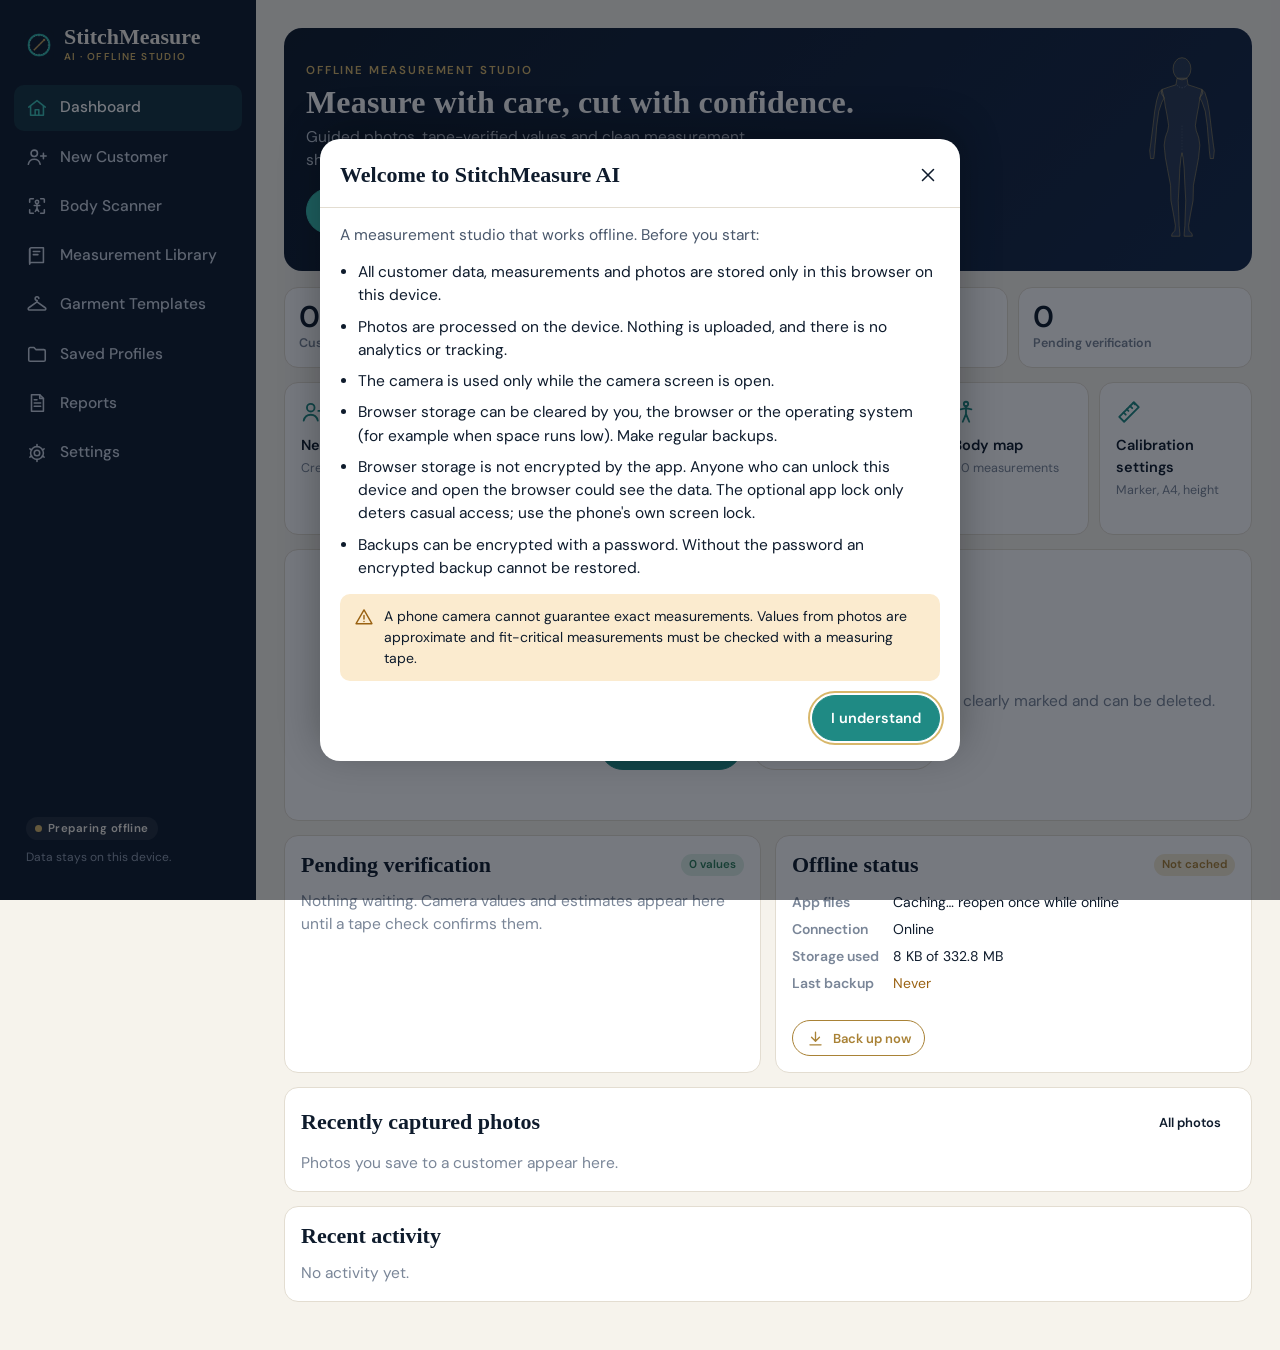
==== index.html @ 08ffbeec "Deploy StitchMeasure AI Phase 1 Co-Authored-By: Claude Opus 5.5 <noreply@anthropic.com> Claude-Sessi" ====
<!doctype html>
<html lang="en">
<head>
<meta charset="utf-8">
<meta name="viewport" content="width=device-width,initial-scale=1,viewport-fit=cover">
<title>StitchMeasure AI</title>
<meta name="description" content="Offline body measurement studio for tailors and fashion designers.">
<meta name="theme-color" content="#0E1B2C">
<meta name="color-scheme" content="light dark">
<meta name="apple-mobile-web-app-capable" content="yes">
<meta name="mobile-web-app-capable" content="yes">
<meta name="apple-mobile-web-app-status-bar-style" content="black-translucent">
<meta name="apple-mobile-web-app-title" content="StitchMeasure">
<link rel="manifest" href="manifest.webmanifest">
<link rel="icon" type="image/png" href="public/icons/favicon-64.png">
<link rel="apple-touch-icon" href="public/icons/apple-touch-icon.png">
<link rel="stylesheet" href="src/styles/app.css">
</head>
<body>
<div class="app" id="app">
  <nav class="sidebar" aria-label="Main">
    <div class="brand"><img class="brand-mark" src="public/icons/icon-192.png" alt=""><div><b>StitchMeasure</b><small>AI · Offline studio</small></div></div>
    <a href="#/" data-nav="dashboard"><span data-ic="home"></span>Dashboard</a>
    <a href="#/new-customer" data-nav="new-customer"><span data-ic="userPlus"></span>New Customer</a>
    <a href="#/scan" data-nav="scan"><span data-ic="scan"></span>Body Scanner</a>
    <a href="#/library" data-nav="library"><span data-ic="book"></span>Measurement Library</a>
    <a href="#/templates" data-nav="templates"><span data-ic="hanger"></span>Garment Templates</a>
    <a href="#/customers" data-nav="customers"><span data-ic="folder"></span>Saved Profiles</a>
    <a href="#/reports" data-nav="reports"><span data-ic="report"></span>Reports</a>
    <a href="#/settings" data-nav="settings"><span data-ic="settings"></span>Settings</a>
    <div class="side-foot" id="sideStatus"></div>
  </nav>
  <div class="main-col">
    <header class="topbar">
      <img class="brand-mark" src="public/icons/icon-192.png" alt="">
      <div class="title" id="topTitle">StitchMeasure AI</div>
      <span class="status-pill" id="topStatus"><span class="dot"></span><span>Checking</span></span>
    </header>
    <main class="content" id="view" tabindex="-1"></main>
  </div>
  <nav class="bottomnav" aria-label="Main">
    <a href="#/" data-nav="dashboard"><span data-ic="home"></span>Home</a>
    <a href="#/customers" data-nav="customers"><span data-ic="users"></span>Profiles</a>
    <a href="#/scan" data-nav="scan" class="scan"><span data-ic="scan"></span>Scan</a>
    <a href="#/library" data-nav="library"><span data-ic="book"></span>Library</a>
    <a href="#/more" data-nav="more"><span data-ic="more"></span>More</a>
  </nav>
</div>
<noscript><p style="padding:20px">StitchMeasure AI needs JavaScript to run.</p></noscript>

<!-- vendor (local copy, no CDN) -->
<script src="public/vendor/jspdf.umd.min.js"></script>
<!-- core -->
<script src="src/core/i18n.js"></script>
<script src="src/core/util.js"></script>
<script src="src/components/icons.js"></script>
<!-- services -->
<script src="src/storage/db.js"></script>
<script src="src/storage/backup.js"></script>
<script src="src/settings/settings.js"></script>
<script src="src/measurement-engine/catalog.js"></script>
<script src="src/measurement-engine/engine.js"></script>
<script src="src/calibration/calibration.js"></script>
<script src="src/garment-templates/templates.js"></script>
<script src="src/reference-images/figure.js"></script>
<script src="src/overlays/overlays.js"></script>
<script src="src/camera/camera.js"></script>
<script src="src/pose-detection/pose.js"></script>
<script src="src/photo-export/export.js"></script>
<script src="src/reports/reports.js"></script>
<script src="src/customer-profiles/customers.js"></script>
<script src="src/customer-profiles/samples.js"></script>
<!-- screens -->
<script src="src/app.js"></script>
<script src="src/components/dashboard.js"></script>
<script src="src/customer-profiles/views.js"></script>
<script src="src/measurement-engine/session-view.js"></script>
<script src="src/body-map/bodymap.js"></script>
<script src="src/garment-templates/views.js"></script>
<script src="src/camera/camera-view.js"></script>
<script src="src/photo-export/editor.js"></script>
<script src="src/photo-export/photos-view.js"></script>
<script src="src/reports/views.js"></script>
<script src="src/settings/views.js"></script>
<script src="src/components/wizard.js"></script>
<script src="src/components/boot.js"></script>
</body>
</html>
---- src/styles/app.css ----
/* StitchMeasure AI — design tokens and components
 * Layout: phone = top bar + content + bottom nav; ≥900px = sidebar + content.
 * Palette: navy, ivory, white, teal, gold accents (per product brief). */
@font-face{font-family:"Cormorant Garamond";font-weight:500;font-style:normal;font-display:swap;src:url("../../public/fonts/cormorant-garamond-latin-500-normal.woff2") format("woff2")}
@font-face{font-family:"Cormorant Garamond";font-weight:600;font-style:normal;font-display:swap;src:url("../../public/fonts/cormorant-garamond-latin-600-normal.woff2") format("woff2")}
@font-face{font-family:"DM Sans";font-weight:400;font-style:normal;font-display:swap;src:url("../../public/fonts/dm-sans-latin-400-normal.woff2") format("woff2")}
@font-face{font-family:"DM Sans";font-weight:500;font-style:normal;font-display:swap;src:url("../../public/fonts/dm-sans-latin-500-normal.woff2") format("woff2")}
@font-face{font-family:"DM Sans";font-weight:600;font-style:normal;font-display:swap;src:url("../../public/fonts/dm-sans-latin-600-normal.woff2") format("woff2")}
@font-face{font-family:"DM Sans";font-weight:700;font-style:normal;font-display:swap;src:url("../../public/fonts/dm-sans-latin-700-normal.woff2") format("woff2")}

:root{
  --bg:#F6F3EC; --surface:#FFFFFF; --surface-2:#EFEBE2; --ink:#0E1B2C; --ink-2:#4A586C; --ink-3:#7A8698; --line:#E3DDD1;
  --navy:#0E1B2C; --navy-2:#16294A; --ivory:#F6F3EC;
  --teal:#1F8A84; --teal-ink:#FFFFFF; --teal-soft:#DCEFEC; --gold:#A98236; --gold-bright:#D8B76A; --gold-soft:#F4EAD3;
  --ok:#2E7D5B; --ok-soft:#DDF0E6; --warn:#9A6212; --warn-soft:#FBEBCF; --danger:#B03A3A; --danger-soft:#F8E1DF; --info-soft:#E3EAF5;
  --display:"Cormorant Garamond","Iowan Old Style","Palatino Linotype",Georgia,serif;
  --body:"DM Sans",system-ui,-apple-system,"Segoe UI",Roboto,sans-serif;
  --r:14px; --r-sm:10px; --shadow:0 1px 2px rgba(14,27,44,.06),0 6px 20px rgba(14,27,44,.06);
  --sel-bg:#0E1B2C; --sel-ink:#F6F3EC; --nav-h:68px; --top-h:58px;
  --fig-fill:#C9D3DF; --fig-line:#8D9AAD;
  color-scheme:light;
}
@media (prefers-color-scheme:dark){:root:not([data-theme="light"]){
  --bg:#0B1522; --surface:#111F35; --surface-2:#172A46; --ink:#F2EEE5; --ink-2:#AFBACB; --ink-3:#7F8CA1; --line:#223656;
  --teal:#3CC4B8; --teal-ink:#06201E; --teal-soft:#0F3638; --gold:#D8B76A; --gold-soft:#33291A;
  --ok:#5CC28F; --ok-soft:#123326; --warn:#E3A34A; --warn-soft:#3A2A12; --danger:#EE7B72; --danger-soft:#3D1C1B; --info-soft:#1A2A44;
  --shadow:0 1px 2px rgba(0,0,0,.3),0 8px 24px rgba(0,0,0,.25); --fig-fill:#2B405F; --fig-line:#5B7397; --sel-bg:#F2EEE5; --sel-ink:#0B1522; color-scheme:dark}}
:root[data-theme="dark"]{
  --bg:#0B1522; --surface:#111F35; --surface-2:#172A46; --ink:#F2EEE5; --ink-2:#AFBACB; --ink-3:#7F8CA1; --line:#223656;
  --teal:#3CC4B8; --teal-ink:#06201E; --teal-soft:#0F3638; --gold:#D8B76A; --gold-soft:#33291A;
  --ok:#5CC28F; --ok-soft:#123326; --warn:#E3A34A; --warn-soft:#3A2A12; --danger:#EE7B72; --danger-soft:#3D1C1B; --info-soft:#1A2A44;
  --shadow:0 1px 2px rgba(0,0,0,.3),0 8px 24px rgba(0,0,0,.25); --fig-fill:#2B405F; --fig-line:#5B7397; --sel-bg:#F2EEE5; --sel-ink:#0B1522; color-scheme:dark}

*,*::before,*::after{box-sizing:border-box}
html,body{height:100%}
body{margin:0;background:var(--bg);color:var(--ink);font-family:var(--body);font-size:15.5px;line-height:1.5;-webkit-font-smoothing:antialiased;-webkit-tap-highlight-color:transparent}
body.no-scroll{overflow:hidden}
img,svg,video,canvas{max-width:100%}
[hidden]{display:none!important}
a{color:var(--teal)}
h1,h2,h3{margin:0;text-wrap:balance}
h1{font:600 30px/1.1 var(--display);letter-spacing:.005em}
h2{font:600 22px/1.2 var(--display)}
h3{font:600 13px/1.3 var(--body);text-transform:uppercase;letter-spacing:.09em;color:var(--ink-3)}
p{margin:0}
.lead{color:var(--ink-2)}
.muted{color:var(--ink-3)}
.small{font-size:13px}
.num,.tnum{font-variant-numeric:tabular-nums}
.ic{width:22px;height:22px;flex:none}
:focus-visible{outline:2.5px solid var(--gold-bright);outline-offset:2px}
@media (prefers-reduced-motion:reduce){*{animation:none!important;transition:none!important}}

/* ---------- shell ---------- */
.app{min-height:100%;display:grid;grid-template-columns:1fr}
.sidebar{display:none}
.topbar{position:sticky;top:0;z-index:30;height:calc(var(--top-h) + env(safe-area-inset-top,0px));padding-top:env(safe-area-inset-top,0px);padding-left:max(16px,env(safe-area-inset-left,0px));padding-right:max(16px,env(safe-area-inset-right,0px));display:flex;align-items:center;gap:10px;background:var(--navy);color:var(--ivory)}
.topbar .title{font:600 21px/1 var(--display);flex:1;min-width:0;white-space:nowrap;overflow:hidden;text-overflow:ellipsis}
.topbar .icon-btn{color:var(--ivory)}
.brand-mark{width:30px;height:30px;flex:none}
.status-pill{display:inline-flex;align-items:center;gap:6px;font:600 11.5px/1 var(--body);letter-spacing:.04em;padding:6px 9px;border-radius:999px;background:rgba(255,255,255,.08);color:var(--ivory);white-space:nowrap}
.status-pill .dot{width:7px;height:7px;border-radius:50%;background:var(--gold-bright)}
.status-pill.ready .dot{background:#3CC4B8}
.status-pill.off .dot{background:#EE7B72}
main.content{padding-left:max(16px,env(safe-area-inset-left,0px));padding-right:max(16px,env(safe-area-inset-right,0px));padding-block:18px calc(var(--nav-h) + 28px + env(safe-area-inset-bottom,0px));max-width:1080px;width:100%;margin:0 auto;min-width:0}
.bottomnav{position:fixed;left:0;right:0;bottom:0;z-index:40;background:var(--surface);border-top:1px solid var(--line);display:grid;grid-template-columns:repeat(5,1fr);padding:6px max(6px,env(safe-area-inset-left,0px)) calc(6px + env(safe-area-inset-bottom,0px)) max(6px,env(safe-area-inset-right,0px))}
.bottomnav a{display:flex;flex-direction:column;align-items:center;gap:3px;padding:6px 2px;color:var(--ink-3);text-decoration:none;font:600 11px/1.1 var(--body);border-radius:12px;min-height:52px;justify-content:center}
.bottomnav a.on{color:var(--teal)}
.bottomnav a.scan .ic{width:28px;height:28px;padding:10px;box-sizing:content-box;background:var(--navy);color:var(--gold-bright);border-radius:50%;margin-top:-26px;box-shadow:0 4px 14px rgba(14,27,44,.3);border:3px solid var(--surface)}
@media (min-width:900px){
  .app{grid-template-columns:256px 1fr}
  .sidebar{display:flex;flex-direction:column;gap:4px;position:sticky;top:0;height:100vh;background:var(--navy);color:var(--ivory);padding:22px 14px;overflow:auto}
  .sidebar .brand{display:flex;align-items:center;gap:10px;padding:4px 10px 18px}
  .sidebar .brand b{font:600 22px/1 var(--display)}
  .sidebar .brand small{display:block;font:600 10px/1.2 var(--body);letter-spacing:.14em;text-transform:uppercase;color:var(--gold-bright)}
  .sidebar a{display:flex;align-items:center;gap:12px;padding:11px 12px;border-radius:10px;color:#C9D2E0;text-decoration:none;font-weight:500}
  .sidebar a:hover{background:rgba(255,255,255,.06);color:#fff}
  .sidebar a.on{background:rgba(60,196,184,.14);color:#fff}
  .sidebar a.on .ic{color:#3CC4B8}
  .sidebar .side-foot{margin-top:auto;padding:12px;font-size:12px;color:#8E9BB0}
  .bottomnav{display:none}
  .topbar{display:none}
  main.content{padding-block:28px 48px;padding-left:max(28px,env(safe-area-inset-left,0px));padding-right:max(28px,env(safe-area-inset-right,0px))}
}

/* ---------- page furniture ---------- */
.page-head{display:flex;align-items:flex-end;justify-content:space-between;gap:12px;flex-wrap:wrap;margin-bottom:18px}
.page-head .eyebrow{font:600 11.5px/1 var(--body);letter-spacing:.14em;text-transform:uppercase;color:var(--gold);margin-bottom:6px}
.page-head p{color:var(--ink-2);margin-top:6px;max-width:62ch}
.stack{display:grid;gap:14px}
.stack-sm{display:grid;gap:8px}
.row{display:flex;gap:10px;align-items:center;flex-wrap:wrap}
.row.between{justify-content:space-between}
.grid-2{display:grid;grid-template-columns:repeat(auto-fit,minmax(260px,1fr));gap:14px}
.grid-3{display:grid;grid-template-columns:repeat(auto-fit,minmax(200px,1fr));gap:12px}
.card{background:var(--surface);border:1px solid var(--line);border-radius:var(--r);padding:16px;min-width:0}
.card.pad-lg{padding:20px}
.card h2+p,.card h2+.lead{margin-top:4px}
.card-head{display:flex;justify-content:space-between;align-items:center;gap:10px;margin-bottom:12px;flex-wrap:wrap}
.divider{height:1px;background:var(--line);margin:4px 0}
.hero{background:linear-gradient(135deg,var(--navy) 0%,var(--navy-2) 100%);color:var(--ivory);border-radius:18px;padding:22px;display:grid;grid-template-columns:1fr auto;gap:18px;align-items:center;position:relative;overflow:hidden}
.hero h1{color:#fff;font-size:32px}
.hero p{color:#C4CDDB;margin-top:6px;max-width:44ch}
.hero .eyebrow{color:var(--gold-bright);font:600 11.5px/1 var(--body);letter-spacing:.16em;text-transform:uppercase;margin-bottom:8px}
.hero .hero-fig{width:96px;opacity:.95}
.hero .hero-fig .fig-fill{fill:rgba(255,255,255,.1);stroke:rgba(216,183,106,.8)}
.hero .btn-row{margin-top:16px}
@media (max-width:520px){.hero{grid-template-columns:1fr}.hero .hero-fig{display:none}}

/* ---------- buttons & inputs ---------- */
.btn{display:inline-flex;align-items:center;justify-content:center;gap:8px;min-height:46px;padding:0 18px;border-radius:999px;border:1.5px solid var(--line);background:var(--surface);color:var(--ink);font:600 14.5px/1 var(--body);cursor:pointer;text-decoration:none;white-space:nowrap;transition:background .15s,border-color .15s}
.btn:hover{border-color:var(--ink-3)}
.btn .ic{width:19px;height:19px}
.btn.primary{background:var(--teal);border-color:var(--teal);color:var(--teal-ink)}
.btn.primary:hover{filter:brightness(1.05)}
.btn.navy{background:var(--sel-bg);border-color:var(--sel-bg);color:var(--sel-ink)}
.btn.gold{background:transparent;border-color:var(--gold);color:var(--gold)}
.hero .btn.gold{color:var(--gold-bright);border-color:var(--gold-bright)}
.hero .btn.primary{background:#3CC4B8;border-color:#3CC4B8;color:#06201E}
.btn.ghost{background:transparent;border-color:transparent}
.btn.danger{color:var(--danger);border-color:var(--danger);background:transparent}
.btn.danger.solid{background:var(--danger);color:#fff}
.btn.sm{min-height:36px;padding:0 13px;font-size:13px}
.btn.block{width:100%}
.btn:disabled,.btn[aria-disabled="true"]{opacity:.45;cursor:not-allowed}
.btn-row{display:flex;gap:10px;flex-wrap:wrap}
.btn-row.end{justify-content:flex-end}
.icon-btn{display:inline-grid;place-items:center;width:44px;height:44px;border-radius:50%;border:0;background:transparent;color:var(--ink);cursor:pointer;flex:none}
.icon-btn:hover{background:rgba(127,140,161,.14)}
.field{display:grid;gap:6px;font-size:13px;font-weight:600;color:var(--ink-2);min-width:0}
.field .hint{font-weight:400;color:var(--ink-3);font-size:12.5px}
input[type=text],input[type=tel],input[type=number],input[type=search],input[type=password],input[type=date],select,textarea{width:100%;min-width:0;font:500 16px/1.3 var(--body);color:var(--ink);background:var(--surface);border:1.5px solid var(--line);border-radius:var(--r-sm);padding:11px 12px;min-height:46px}
textarea{min-height:84px;resize:vertical}
input:focus,select:focus,textarea:focus{outline:none;border-color:var(--teal);box-shadow:0 0 0 3px var(--teal-soft)}
.check{display:flex;gap:10px;align-items:flex-start;font-size:14.5px;color:var(--ink);font-weight:500;cursor:pointer}
.check input{width:20px;height:20px;accent-color:var(--teal);margin:1px 0 0;flex:none}
input[type=range]{width:100%;accent-color:var(--teal)}
.seg{display:inline-flex;background:var(--surface-2);border-radius:999px;padding:3px;gap:2px;flex-wrap:wrap}
.seg button{border:0;background:transparent;color:var(--ink-2);font:600 13px/1 var(--body);padding:9px 13px;border-radius:999px;cursor:pointer;min-height:36px}
.seg button[aria-pressed="true"]{background:var(--surface);color:var(--ink);box-shadow:0 1px 3px rgba(14,27,44,.12)}
.form-grid{display:grid;grid-template-columns:repeat(auto-fit,minmax(210px,1fr));gap:14px}
.search{position:relative}
.search .ic{position:absolute;left:12px;top:50%;transform:translateY(-50%);color:var(--ink-3);width:19px}
.search input{padding-left:40px}

/* ---------- chips & badges ---------- */
.chip{display:inline-flex;align-items:center;gap:5px;font:600 11.5px/1 var(--body);padding:5px 8px;border-radius:999px;background:var(--surface-2);color:var(--ink-2);white-space:nowrap}
.chip.st-not_started{background:var(--surface-2);color:var(--ink-3)}
.chip.st-captured{background:var(--info-soft);color:var(--ink)}
.chip.st-estimated{background:var(--warn-soft);color:var(--warn)}
.chip.st-requires_verification{background:var(--warn-soft);color:var(--warn)}
.chip.st-verified{background:var(--ok-soft);color:var(--ok)}
.chip.st-rejected{background:var(--danger-soft);color:var(--danger)}
.chip.gold{background:var(--gold-soft);color:var(--gold)}
.chip.teal{background:var(--teal-soft);color:var(--teal)}
.chip.sample{background:var(--gold-soft);color:var(--gold)}
.notice{display:flex;gap:10px;align-items:flex-start;padding:12px 14px;border-radius:var(--r-sm);background:var(--info-soft);font-size:14px;color:var(--ink)}
.notice .ic{margin-top:1px;width:20px;height:20px;color:var(--teal)}
.notice.warn{background:var(--warn-soft)} .notice.warn .ic{color:var(--warn)}
.notice.danger{background:var(--danger-soft)} .notice.danger .ic{color:var(--danger)}
.notice.ok{background:var(--ok-soft)} .notice.ok .ic{color:var(--ok)}
.notice ul{margin:6px 0 0;padding-left:18px}

/* ---------- KPI tiles (real counts) ---------- */
.kpis{display:grid;grid-template-columns:repeat(auto-fit,minmax(140px,1fr));gap:10px}
.kpi{background:var(--surface);border:1px solid var(--line);border-radius:var(--r);padding:14px;text-decoration:none;color:inherit;display:grid;gap:2px}
.kpi b{font:600 30px/1 var(--body);font-variant-numeric:lining-nums tabular-nums;letter-spacing:-.01em}
.kpi span{font-size:12.5px;color:var(--ink-3);font-weight:600}
.kpi.attn b{color:var(--warn)}
.tiles{display:grid;grid-template-columns:repeat(auto-fit,minmax(150px,1fr));gap:10px}
.tile{display:flex;flex-direction:column;gap:10px;padding:16px;border-radius:var(--r);background:var(--surface);border:1px solid var(--line);color:var(--ink);text-decoration:none;font-weight:600;min-height:104px;cursor:pointer;text-align:left;font-family:inherit;font-size:14.5px}
.tile .ic{width:26px;height:26px;color:var(--teal)}
.tile small{display:block;font-weight:400;color:var(--ink-3);font-size:12.5px;margin-top:2px}
.tile:hover{border-color:var(--teal)}

/* ---------- lists ---------- */
.list{display:grid;gap:8px}
.list-item{display:flex;align-items:center;gap:12px;padding:12px 14px;border-radius:var(--r);background:var(--surface);border:1px solid var(--line);color:inherit;text-decoration:none;min-width:0;cursor:pointer;text-align:left;font:inherit;width:100%}
.list-item:hover{border-color:var(--ink-3)}
.list-item .main{flex:1;min-width:0}
.list-item .t{font-weight:600;white-space:nowrap;overflow:hidden;text-overflow:ellipsis}
.list-item .s{font-size:13px;color:var(--ink-3);white-space:nowrap;overflow:hidden;text-overflow:ellipsis}
.avatar{width:42px;height:42px;border-radius:50%;background:var(--teal-soft);color:var(--teal);display:grid;place-items:center;font:600 16px/1 var(--display);flex:none;overflow:hidden}
.avatar img{width:100%;height:100%;object-fit:cover}
.empty{text-align:center;padding:30px 16px;color:var(--ink-3);display:grid;gap:10px;justify-items:center}
.empty .ic{width:40px;height:40px;color:var(--gold)}

/* ---------- measurement session ---------- */
.m-list{display:grid;gap:8px}
.m-row{background:var(--surface);border:1px solid var(--line);border-radius:var(--r);padding:12px 14px;display:grid;grid-template-columns:1fr auto;gap:8px 12px;align-items:center}
.m-row.flag{border-color:var(--warn)}
.m-row.verified{border-color:color-mix(in srgb,var(--ok) 40%,var(--line))}
.m-name{font-weight:600;min-width:0}
.m-name small{display:block;font-weight:400;color:var(--ink-3);font-size:12.5px}
.m-val{display:flex;align-items:center;gap:6px}
.m-val input{width:104px;text-align:right;font-variant-numeric:tabular-nums;font-weight:600}
.m-val .u{font-size:13px;color:var(--ink-3);width:22px}
.m-meta{grid-column:1/-1;display:flex;gap:6px;flex-wrap:wrap;align-items:center}
.m-more{grid-column:1/-1;border-top:1px dashed var(--line);padding-top:10px;display:grid;gap:10px}
.readings{display:flex;gap:6px;flex-wrap:wrap}
.reading{display:inline-flex;align-items:center;gap:4px;background:var(--surface-2);border-radius:8px;padding:4px 4px 4px 8px;font-size:13px;font-variant-numeric:tabular-nums}
.reading button{border:0;background:transparent;color:var(--ink-3);cursor:pointer;padding:2px;display:grid}
.reading .ic{width:15px;height:15px}
.progress{height:8px;background:var(--surface-2);border-radius:999px;overflow:hidden}
.progress span{display:block;height:100%;background:var(--teal);border-radius:999px}
.filters{display:flex;gap:8px;overflow-x:auto;padding-bottom:4px;scrollbar-width:none}
.filters::-webkit-scrollbar{display:none}
.filters button{flex:none}

/* ---------- body map & figures ---------- */
.figure .fig-fill{fill:var(--fig-fill);stroke:var(--fig-line);stroke-width:1.2;stroke-linejoin:round}
.figure .fig-arm{fill:var(--fig-fill)}
.figure .fig-seam{stroke:var(--fig-line);stroke-width:1;fill:none;stroke-dasharray:3 3}
.figure .fig-seam.faint{opacity:.5}
.figure .hl-line{stroke:var(--gold);stroke-width:2.6;fill:none;stroke-linecap:round}
.figure .hl-ghost{stroke:var(--gold);stroke-width:1.4;fill:none;opacity:.4;stroke-dasharray:3 3}
.figure .hl-dot{fill:var(--gold);stroke:var(--surface);stroke-width:1.2}
.figure .region-hl{fill:var(--teal);opacity:.16;stroke:var(--teal);stroke-width:1.2;stroke-opacity:.6}
.figure .ov-center{stroke:var(--teal);stroke-width:.8;stroke-dasharray:3 3}
.figure .ov-limit{stroke:var(--gold);stroke-width:1;stroke-dasharray:5 3}
.figure .ov-marker{stroke:var(--teal);stroke-width:1}
.figure .ov-label{fill:var(--ink-3);font:600 7.5px var(--body)}
.figure .ov-foot{fill:var(--gold-soft);stroke:var(--gold);stroke-width:1}
.bodymap{display:grid;grid-template-columns:minmax(0,320px) 1fr;gap:18px;align-items:start}
@media (max-width:760px){.bodymap{grid-template-columns:1fr}}
.map-stage{background:var(--surface);border:1px solid var(--line);border-radius:var(--r);padding:12px;display:grid;gap:10px;position:sticky;top:calc(var(--top-h) + 10px)}
@media (max-width:760px){.map-stage{position:static}}
.map-svg{display:flex;justify-content:center;cursor:pointer;touch-action:manipulation}
.map-svg svg{height:min(56vh,460px);width:auto}
.ref-fig{background:var(--surface-2);border-radius:var(--r-sm);display:flex;justify-content:center;padding:10px}
.ref-fig svg{height:240px;width:auto}
.ref-fig.lg svg{height:min(48vh,360px)}
.lib-item{display:flex;gap:12px;align-items:center}
.lib-thumb{width:46px;height:64px;flex:none;background:var(--surface-2);border-radius:8px;display:flex;justify-content:center;align-items:center;overflow:hidden}
.lib-thumb svg{height:60px;width:auto}
.kv{display:grid;grid-template-columns:auto 1fr;gap:6px 14px;font-size:14px}
.kv dt{color:var(--ink-3);font-weight:600}
.kv dd{margin:0}

/* ---------- sheet (modal) ---------- */
.sheet-wrap{position:fixed;inset:0;z-index:100;background:rgba(6,12,22,.55);display:flex;align-items:flex-end;justify-content:center;animation:fade .15s}
.sheet{background:var(--surface);width:100%;max-width:640px;max-height:92vh;border-radius:20px 20px 0 0;display:flex;flex-direction:column;box-shadow:0 -10px 40px rgba(0,0,0,.3);animation:up .2s ease-out}
.sheet.wide{max-width:920px}
.sheet-head{display:flex;align-items:center;gap:10px;padding:14px 10px 10px 20px;border-bottom:1px solid var(--line)}
.sheet-head h2{flex:1;min-width:0}
.sheet-body{padding:16px max(20px,env(safe-area-inset-left,0px)) calc(20px + env(safe-area-inset-bottom,0px)) max(20px,env(safe-area-inset-right,0px));overflow:auto;display:grid;gap:14px}
@media (min-width:700px){.sheet-wrap{align-items:center;padding:20px}.sheet{border-radius:20px;max-height:88vh}}
@keyframes up{from{transform:translateY(30px);opacity:.6}to{transform:none;opacity:1}}
@keyframes fade{from{opacity:0}to{opacity:1}}

.toast{position:fixed;left:50%;transform:translateX(-50%);bottom:calc(var(--nav-h) + 18px + env(safe-area-inset-bottom,0px));z-index:120;background:var(--navy);color:var(--ivory);padding:12px 18px;border-radius:14px;font-weight:600;font-size:14px;max-width:min(92vw,520px);box-shadow:0 8px 30px rgba(0,0,0,.3);text-align:center}
.toast.err{background:var(--danger);color:#fff}
@media (min-width:900px){.toast{bottom:28px}}

/* ---------- wizard ---------- */
.wiz-progress{display:grid;gap:8px;margin-bottom:16px}
.wiz-bar{display:grid;grid-template-columns:repeat(12,1fr);gap:3px}
.wiz-bar span{height:5px;border-radius:3px;background:var(--line)}
.wiz-bar span.done{background:var(--teal)}
.wiz-bar span.on{background:var(--gold)}
.wiz-step-name{display:flex;justify-content:space-between;font-size:13px;color:var(--ink-3);font-weight:600}
.choice-grid{display:grid;grid-template-columns:repeat(auto-fit,minmax(150px,1fr));gap:10px}
.choice{border:1.5px solid var(--line);background:var(--surface);border-radius:var(--r);padding:14px;text-align:left;cursor:pointer;font:inherit;color:inherit;display:grid;gap:4px}
.choice b{font-size:15px}
.choice small{color:var(--ink-3)}
.choice[aria-pressed="true"]{border-color:var(--teal);background:var(--teal-soft)}
.photo-grid{display:grid;grid-template-columns:repeat(auto-fill,minmax(130px,1fr));gap:10px}
.photo-card{position:relative;border-radius:var(--r-sm);overflow:hidden;background:var(--surface-2);aspect-ratio:3/4;border:1px solid var(--line);cursor:pointer;padding:0;max-width:100%}
.photo-card img{width:100%;height:100%;object-fit:cover;display:block}
.photo-card .cap{position:absolute;left:0;right:0;bottom:0;padding:16px 8px 6px;background:linear-gradient(transparent,rgba(6,12,22,.8));color:#fff;font-size:12px;font-weight:600;text-align:left}
.photo-card.need{display:grid;place-items:center;text-align:center;color:var(--ink-3);font-size:13px;font-weight:600;border-style:dashed;padding:10px}

/* ---------- camera (full screen) ---------- */
.cam{position:fixed;inset:0;z-index:90;background:#000;color:#fff;display:flex;flex-direction:column}
.cam-top{display:flex;align-items:center;gap:6px;padding:calc(8px + env(safe-area-inset-top,0px)) max(10px,env(safe-area-inset-right,0px)) 8px max(10px,env(safe-area-inset-left,0px));background:linear-gradient(rgba(0,0,0,.75),transparent);position:absolute;top:0;left:0;right:0;z-index:5}
.cam-top .title{flex:1;font-weight:600;font-size:15px;min-width:0;white-space:nowrap;overflow:hidden;text-overflow:ellipsis}
.cam .icon-btn{color:#fff;background:rgba(0,0,0,.45);width:46px;height:46px}
.cam .icon-btn[aria-pressed="true"]{background:#3CC4B8;color:#06201E}
.cam-stage-wrap{flex:1;display:flex;align-items:center;justify-content:center;overflow:hidden;position:relative}
.cam-stage{position:relative;max-width:100%;max-height:100%}
.cam-stage video{display:block;width:100%;height:100%;object-fit:fill;background:#111}
.cam-stage video.mirror{transform:scaleX(-1)}
.cam-layer{position:absolute;inset:0;pointer-events:none}
.cam-outline{position:absolute;pointer-events:auto;touch-action:none;cursor:grab}
.cam-outline svg{width:100%;height:100%;display:block}
.cam-guide{position:absolute;left:50%;transform:translateX(-50%);top:calc(64px + env(safe-area-inset-top,0px));z-index:6;max-width:min(92vw,440px);width:max-content;background:rgba(6,12,22,.78);border:1px solid rgba(255,255,255,.15);padding:9px 14px;border-radius:14px;font-weight:600;font-size:14.5px;text-align:center;display:grid;gap:3px}
.cam-guide.ok{border-color:#3CC4B8}
.cam-guide.warn{border-color:#E3A34A}
.cam-guide small{font-weight:500;color:#C4CDDB;font-size:12.5px}
.cam-bottom{position:absolute;left:0;right:0;bottom:0;z-index:5;padding:14px max(14px,env(safe-area-inset-right,0px)) calc(16px + env(safe-area-inset-bottom,0px)) max(14px,env(safe-area-inset-left,0px));background:linear-gradient(transparent,rgba(0,0,0,.8));display:grid;gap:12px}
.cam-views{display:flex;gap:6px;overflow-x:auto;scrollbar-width:none;justify-content:safe center}
.cam-views::-webkit-scrollbar{display:none}
.cam-views button{flex:none;border:1px solid rgba(255,255,255,.3);background:rgba(0,0,0,.4);color:#fff;font:600 12.5px/1 var(--body);padding:9px 12px;border-radius:999px;cursor:pointer}
.cam-views button[aria-pressed="true"]{background:#fff;color:#0E1B2C}
.cam-actions{display:grid;grid-template-columns:1fr auto 1fr;align-items:center}
.cam-actions .l{display:flex;gap:8px}
.cam-actions .r{display:flex;gap:8px;justify-content:flex-end}
.shutter{width:76px;height:76px;border-radius:50%;border:4px solid #fff;background:rgba(255,255,255,.2);cursor:pointer;display:grid;place-items:center;padding:0}
.shutter span{width:58px;height:58px;border-radius:50%;background:#fff;display:block;transition:transform .1s}
.shutter:active span{transform:scale(.9)}
.countdown{position:absolute;inset:0;display:grid;place-items:center;font:600 120px/1 var(--display);color:#fff;text-shadow:0 4px 30px rgba(0,0,0,.6);z-index:7;pointer-events:none}
.cam-panel{position:absolute;right:max(10px,env(safe-area-inset-right,0px));top:calc(64px + env(safe-area-inset-top,0px));z-index:8;width:min(300px,calc(100vw - 20px));background:rgba(10,18,32,.92);border:1px solid rgba(255,255,255,.12);border-radius:16px;padding:14px;display:grid;gap:12px;max-height:calc(100vh - 220px);overflow:auto;font-size:13.5px}
.cam-panel label{display:grid;gap:5px;font-weight:600;color:#DCE3EE}
.cam-panel select{background:#16243B;color:#fff;border-color:#2B3F60;min-height:40px;padding:8px 10px;font-size:14px}
.cam-panel .check{color:#fff;display:flex}
.cam-panel .btn{min-height:38px;font-size:13px;background:transparent;color:#fff;border-color:rgba(255,255,255,.35)}
.cam-msg{position:absolute;inset:0;display:grid;place-items:center;padding:24px;text-align:center;z-index:4}
.cam-msg .box{max-width:420px;display:grid;gap:14px;justify-items:center}
.cam-msg .btn{background:#fff;color:#0E1B2C;border-color:#fff}
.cam-msg .btn.ghost{background:transparent;color:#fff;border-color:rgba(255,255,255,.4)}

/* ---------- photo review & editor ---------- */
.review-img{background:#0B1522;border-radius:var(--r);display:flex;justify-content:center;overflow:hidden}
.review-img img,.review-img canvas{max-height:52vh;width:auto;max-width:100%;display:block}
.editor{position:fixed;inset:0;z-index:95;background:#0B1522;color:#fff;display:flex;flex-direction:column}
.ed-top{display:flex;align-items:center;gap:4px;padding:calc(6px + env(safe-area-inset-top,0px)) max(8px,env(safe-area-inset-right,0px)) 6px max(8px,env(safe-area-inset-left,0px));background:#0E1B2C;border-bottom:1px solid #22375A}
.ed-top .title{flex:1;min-width:0;font-weight:600;white-space:nowrap;overflow:hidden;text-overflow:ellipsis}
.editor .icon-btn{color:#fff}
.editor .icon-btn[aria-pressed="true"]{background:#3CC4B8;color:#06201E}
.editor .icon-btn:disabled{opacity:.35}
.ed-stage{flex:1;position:relative;overflow:hidden;touch-action:none;background:repeating-conic-gradient(#0E1B2C 0 25%,#0B1522 0 50%) 0 0/24px 24px}
.ed-stage canvas{position:absolute;inset:0;width:100%;height:100%}
.ed-tools{display:flex;gap:4px;padding:6px max(8px,env(safe-area-inset-left,0px));background:#0E1B2C;border-top:1px solid #22375A;overflow-x:auto;scrollbar-width:none}
.ed-tools::-webkit-scrollbar{display:none}
.ed-tools button{flex:none;display:flex;flex-direction:column;align-items:center;gap:3px;min-width:64px;padding:8px 6px;border:0;border-radius:12px;background:transparent;color:#C9D2E0;font:600 11px/1.1 var(--body);cursor:pointer}
.ed-tools button[aria-pressed="true"]{background:rgba(60,196,184,.18);color:#3CC4B8}
.ed-panel{background:#111F35;border-top:1px solid #22375A;padding:12px max(14px,env(safe-area-inset-left,0px)) calc(12px + env(safe-area-inset-bottom,0px));display:grid;gap:10px;max-height:44vh;overflow:auto;font-size:14px}
.ed-panel .field{color:#C9D2E0}
.ed-panel select,.ed-panel input[type=number],.ed-panel input[type=text]{background:#0B1522;color:#fff;border-color:#2B3F60}
.ed-panel .btn{background:transparent;color:#fff;border-color:rgba(255,255,255,.3)}
.ed-panel .btn.primary{background:#3CC4B8;border-color:#3CC4B8;color:#06201E}
.ed-panel .notice{background:#172A46;color:#E8EDF5}
.ed-panel .notice.warn{background:#3A2A12}
.ed-panel .notice.danger{background:#3D1C1B}
.ed-panel .notice.ok{background:#123326}
.ed-panel .check{color:#fff}
.ed-hint{font-size:13px;color:#AFBACB}
.ed-lines{display:grid;gap:6px}
.ed-line{display:flex;gap:8px;align-items:center;background:#0B1522;border:1px solid #22375A;border-radius:10px;padding:8px 10px}
.ed-line .v{font-weight:700;font-variant-numeric:tabular-nums;color:#3CC4B8;white-space:nowrap}
.ed-line .n{flex:1;min-width:0;font-size:13px}
.ed-line select{min-height:36px;padding:6px 8px;font-size:13px}

/* ---------- report ---------- */
.report{background:#fff;color:#0E1B2C;border-radius:var(--r);padding:22px;border:1px solid var(--line);display:grid;gap:14px;font-size:13.5px}
.rep-head{display:grid;gap:14px;border-bottom:2px solid #0E1B2C;padding-bottom:14px}
.rep-brand{font:600 11px/1 var(--body);letter-spacing:.16em;text-transform:uppercase;color:#A98236}
.report h1{font-size:30px;color:#0E1B2C}
.report h3{color:#4A586C;margin-top:6px}
.rep-meta{display:grid;grid-template-columns:repeat(auto-fit,minmax(150px,1fr));gap:8px 16px;margin:0}
.rep-meta dt{font-size:11px;text-transform:uppercase;letter-spacing:.08em;color:#7A8698;font-weight:600}
.rep-meta dd{margin:2px 0 0;font-weight:600}
.rep-summary{font-weight:600;color:#1F8A84}
.rep-scroll{overflow-x:auto}
.rep-table{width:100%;border-collapse:collapse;font-variant-numeric:tabular-nums}
.rep-table th{text-align:left;font-size:11px;text-transform:uppercase;letter-spacing:.06em;color:#4A586C;border-bottom:1.5px solid #0E1B2C;padding:7px 6px;white-space:nowrap}
.rep-table td{border-bottom:1px solid #E3DDD1;padding:7px 6px;vertical-align:top}
.rep-table .num{text-align:right;white-space:nowrap}
.rep-table tr.flag td{background:#FDF3E0}
.rep-flag{color:#9A6212;font-size:11px;display:block}
.rep-note{font-size:12px;color:#7A8698}
.rep-legend,.rep-foot{font-size:12px;color:#4A586C}
.rep-photos{display:grid;grid-template-columns:repeat(auto-fill,minmax(160px,1fr));gap:10px}
.rep-photos figure{margin:0}
.rep-photos img{width:100%;border-radius:8px;border:1px solid #E3DDD1}
.rep-photos figcaption{font-size:12px;color:#4A586C}

/* lock screen */
.lock{position:fixed;inset:0;z-index:200;background:var(--navy);color:var(--ivory);display:grid;place-items:center;padding:24px}
.lock form{display:grid;gap:14px;width:min(320px,100%);text-align:center;justify-items:center}
.lock input{text-align:center;font-size:24px;letter-spacing:.3em}

.offline-banner{background:var(--warn-soft);color:var(--ink);padding:10px 14px;border-radius:var(--r-sm);font-size:13.5px;display:flex;gap:8px;align-items:flex-start}

/* ---------- print ---------- */
@media print{
  @page{size:A4;margin:12mm}
  body{background:#fff}
  .sidebar,.topbar,.bottomnav,.no-print,.toast,.page-head .btn-row{display:none!important}
  .app{display:block}
  main.content{padding:0;max-width:none}
  .report{border:0;padding:0;border-radius:0}
  .rep-table tr{break-inside:avoid}
  .rep-photos figure{break-inside:avoid}
}

body:has(.editor) .toast,body:has(.cam) .toast{bottom:auto;top:calc(70px + env(safe-area-inset-top,0px))}
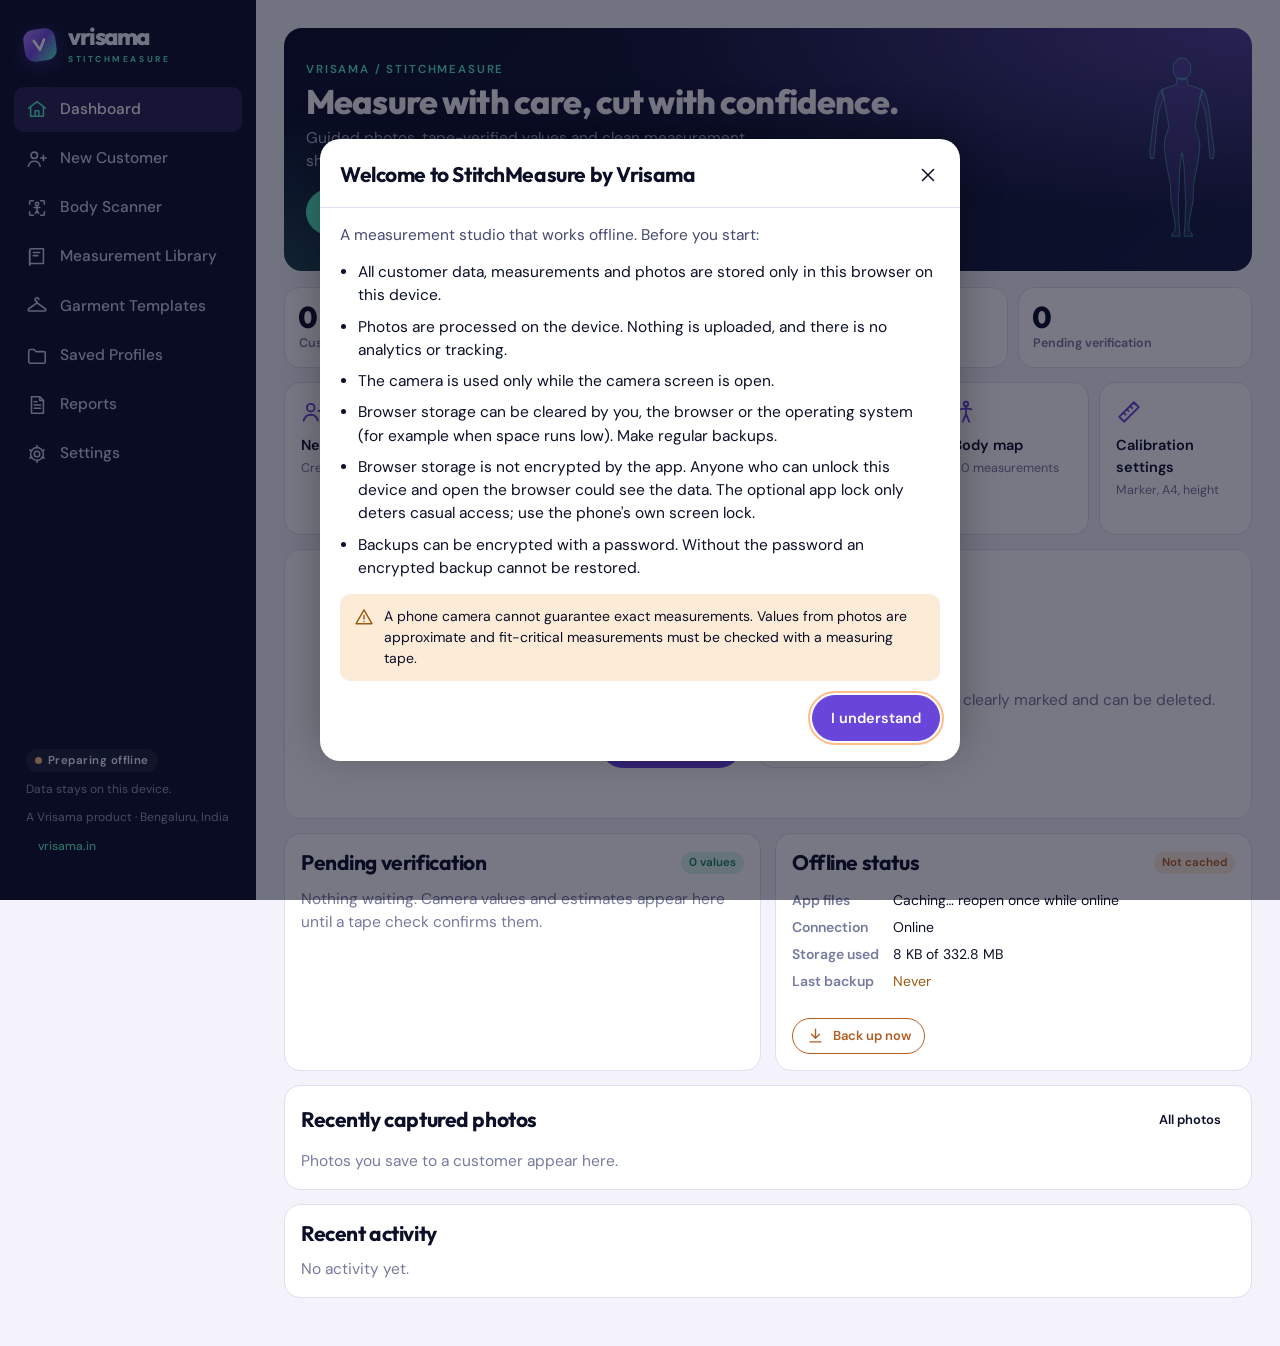
==== commit d95d2b0d: "Apply Vrisama branding: logo, colours, Outfit typeface, credits Co-Authored-By: Claude Opus 5.5 <nor" ====
--- a/index.html
+++ b/index.html
@@ -3,15 +3,16 @@
 <head>
 <meta charset="utf-8">
 <meta name="viewport" content="width=device-width,initial-scale=1,viewport-fit=cover">
-<title>StitchMeasure AI</title>
-<meta name="description" content="Offline body measurement studio for tailors and fashion designers.">
-<meta name="theme-color" content="#0E1B2C">
+<title>StitchMeasure by Vrisama</title>
+<meta name="description" content="StitchMeasure by Vrisama: offline body measurement studio for tailors and fashion designers.">
+<meta name="theme-color" content="#0B1028">
 <meta name="color-scheme" content="light dark">
 <meta name="apple-mobile-web-app-capable" content="yes">
 <meta name="mobile-web-app-capable" content="yes">
 <meta name="apple-mobile-web-app-status-bar-style" content="black-translucent">
 <meta name="apple-mobile-web-app-title" content="StitchMeasure">
 <link rel="manifest" href="manifest.webmanifest">
+<link rel="icon" type="image/svg+xml" href="public/icons/favicon.svg">
 <link rel="icon" type="image/png" href="public/icons/favicon-64.png">
 <link rel="apple-touch-icon" href="public/icons/apple-touch-icon.png">
 <link rel="stylesheet" href="src/styles/app.css">
@@ -19,7 +20,7 @@
 <body>
 <div class="app" id="app">
   <nav class="sidebar" aria-label="Main">
-    <div class="brand"><img class="brand-mark" src="public/icons/icon-192.png" alt=""><div><b>StitchMeasure</b><small>AI · Offline studio</small></div></div>
+    <a class="brand" href="#/" aria-label="StitchMeasure by Vrisama, dashboard" style="padding:4px 10px 18px;background:none"><span class="brand-mark" aria-hidden="true"><svg viewBox="0 0 64 64"><path d="M15 17 31 49 49 17" fill="none" stroke="#fff" stroke-width="9" stroke-linejoin="round" stroke-linecap="round"/></svg></span><span class="wordmark"><b>vrisama</b><small>STITCHMEASURE</small></span></a>
     <a href="#/" data-nav="dashboard"><span data-ic="home"></span>Dashboard</a>
     <a href="#/new-customer" data-nav="new-customer"><span data-ic="userPlus"></span>New Customer</a>
     <a href="#/scan" data-nav="scan"><span data-ic="scan"></span>Body Scanner</a>
@@ -32,8 +33,8 @@
   </nav>
   <div class="main-col">
     <header class="topbar">
-      <img class="brand-mark" src="public/icons/icon-192.png" alt="">
-      <div class="title" id="topTitle">StitchMeasure AI</div>
+      <span class="brand-mark" aria-hidden="true"><svg viewBox="0 0 64 64"><path d="M15 17 31 49 49 17" fill="none" stroke="#fff" stroke-width="9" stroke-linejoin="round" stroke-linecap="round"/></svg></span>
+      <div class="title" id="topTitle">StitchMeasure</div>
       <span class="status-pill" id="topStatus"><span class="dot"></span><span>Checking</span></span>
     </header>
     <main class="content" id="view" tabindex="-1"></main>
@@ -46,7 +47,7 @@
     <a href="#/more" data-nav="more"><span data-ic="more"></span>More</a>
   </nav>
 </div>
-<noscript><p style="padding:20px">StitchMeasure AI needs JavaScript to run.</p></noscript>
+<noscript><p style="padding:20px">StitchMeasure by Vrisama needs JavaScript to run.</p></noscript>
 
 <!-- vendor (local copy, no CDN) -->
 <script src="public/vendor/jspdf.umd.min.js"></script>
--- a/src/styles/app.css
+++ b/src/styles/app.css
@@ -1,35 +1,38 @@
-/* StitchMeasure AI — design tokens and components
+/* StitchMeasure by Vrisama — design tokens and components
  * Layout: phone = top bar + content + bottom nav; ≥900px = sidebar + content.
- * Palette: navy, ivory, white, teal, gold accents (per product brief). */
-@font-face{font-family:"Cormorant Garamond";font-weight:500;font-style:normal;font-display:swap;src:url("../../public/fonts/cormorant-garamond-latin-500-normal.woff2") format("woff2")}
-@font-face{font-family:"Cormorant Garamond";font-weight:600;font-style:normal;font-display:swap;src:url("../../public/fonts/cormorant-garamond-latin-600-normal.woff2") format("woff2")}
+ * Brand: Vrisama navy, violet → mint gradient, peach accent; Outfit display + DM Sans body. */
+@font-face{font-family:"Outfit";font-weight:600;font-style:normal;font-display:swap;src:url("../../public/fonts/outfit-latin-600-normal.woff2") format("woff2")}
+@font-face{font-family:"Outfit";font-weight:700;font-style:normal;font-display:swap;src:url("../../public/fonts/outfit-latin-700-normal.woff2") format("woff2")}
+@font-face{font-family:"Outfit";font-weight:800;font-style:normal;font-display:swap;src:url("../../public/fonts/outfit-latin-800-normal.woff2") format("woff2")}
 @font-face{font-family:"DM Sans";font-weight:400;font-style:normal;font-display:swap;src:url("../../public/fonts/dm-sans-latin-400-normal.woff2") format("woff2")}
 @font-face{font-family:"DM Sans";font-weight:500;font-style:normal;font-display:swap;src:url("../../public/fonts/dm-sans-latin-500-normal.woff2") format("woff2")}
 @font-face{font-family:"DM Sans";font-weight:600;font-style:normal;font-display:swap;src:url("../../public/fonts/dm-sans-latin-600-normal.woff2") format("woff2")}
 @font-face{font-family:"DM Sans";font-weight:700;font-style:normal;font-display:swap;src:url("../../public/fonts/dm-sans-latin-700-normal.woff2") format("woff2")}
 
 :root{
-  --bg:#F6F3EC; --surface:#FFFFFF; --surface-2:#EFEBE2; --ink:#0E1B2C; --ink-2:#4A586C; --ink-3:#7A8698; --line:#E3DDD1;
-  --navy:#0E1B2C; --navy-2:#16294A; --ivory:#F6F3EC;
-  --teal:#1F8A84; --teal-ink:#FFFFFF; --teal-soft:#DCEFEC; --gold:#A98236; --gold-bright:#D8B76A; --gold-soft:#F4EAD3;
-  --ok:#2E7D5B; --ok-soft:#DDF0E6; --warn:#9A6212; --warn-soft:#FBEBCF; --danger:#B03A3A; --danger-soft:#F8E1DF; --info-soft:#E3EAF5;
-  --display:"Cormorant Garamond","Iowan Old Style","Palatino Linotype",Georgia,serif;
+  --bg:#F4F3FB; --surface:#FFFFFF; --surface-2:#ECEAF8; --ink:#0B1028; --ink-2:#454B70; --ink-3:#757B9E; --line:#E1DEF2;
+  --navy:#0B1028; --navy-2:#171C41; --ivory:#F8F8FF;
+  --teal:#6A45DA; --teal-ink:#FFFFFF; --teal-soft:#ECE6FF; --gold:#B25E22; --gold-bright:#FFBC86; --gold-soft:#FDEBDC;
+  --mint:#58F0C5; --violet:#9874FF;
+  --ok:#14805F; --ok-soft:#D9F5EC; --warn:#9A5A12; --warn-soft:#FCEBD6; --danger:#C0384A; --danger-soft:#FBE2E6; --info-soft:#E8E6FA;
+  --display:"Outfit","DM Sans",system-ui,-apple-system,"Segoe UI",sans-serif;
   --body:"DM Sans",system-ui,-apple-system,"Segoe UI",Roboto,sans-serif;
-  --r:14px; --r-sm:10px; --shadow:0 1px 2px rgba(14,27,44,.06),0 6px 20px rgba(14,27,44,.06);
-  --sel-bg:#0E1B2C; --sel-ink:#F6F3EC; --nav-h:68px; --top-h:58px;
-  --fig-fill:#C9D3DF; --fig-line:#8D9AAD;
+  --brand-grad:linear-gradient(135deg,#AA82FF 5%,#754DE3 48%,#4EF3C2 99%);
+  --r:16px; --r-sm:11px; --shadow:0 1px 2px rgba(11,16,40,.06),0 8px 24px rgba(52,34,128,.08);
+  --sel-bg:#0B1028; --sel-ink:#F8F8FF; --nav-h:68px; --top-h:58px;
+  --fig-fill:#DAD4F7; --fig-line:#8F86C4;
   color-scheme:light;
 }
 @media (prefers-color-scheme:dark){:root:not([data-theme="light"]){
-  --bg:#0B1522; --surface:#111F35; --surface-2:#172A46; --ink:#F2EEE5; --ink-2:#AFBACB; --ink-3:#7F8CA1; --line:#223656;
-  --teal:#3CC4B8; --teal-ink:#06201E; --teal-soft:#0F3638; --gold:#D8B76A; --gold-soft:#33291A;
-  --ok:#5CC28F; --ok-soft:#123326; --warn:#E3A34A; --warn-soft:#3A2A12; --danger:#EE7B72; --danger-soft:#3D1C1B; --info-soft:#1A2A44;
-  --shadow:0 1px 2px rgba(0,0,0,.3),0 8px 24px rgba(0,0,0,.25); --fig-fill:#2B405F; --fig-line:#5B7397; --sel-bg:#F2EEE5; --sel-ink:#0B1522; color-scheme:dark}}
+  --bg:#0B1028; --surface:#111635; --surface-2:#171C41; --ink:#F8F8FF; --ink-2:#B9C0E1; --ink-3:#929ABF; --line:rgba(210,215,255,.13);
+  --teal:#58F0C5; --teal-ink:#073A37; --teal-soft:rgba(88,240,197,.12); --gold:#FFBC86; --gold-soft:rgba(255,188,134,.13);
+  --ok:#58F0C5; --ok-soft:rgba(88,240,197,.12); --warn:#FFBC86; --warn-soft:rgba(255,188,134,.13); --danger:#FF8A9A; --danger-soft:rgba(255,138,154,.13); --info-soft:rgba(152,116,255,.16);
+  --shadow:0 1px 2px rgba(0,0,0,.3),0 10px 30px rgba(0,0,0,.3); --fig-fill:#262C5E; --fig-line:#7067B8; --sel-bg:#F8F8FF; --sel-ink:#0B1028; color-scheme:dark}}
 :root[data-theme="dark"]{
-  --bg:#0B1522; --surface:#111F35; --surface-2:#172A46; --ink:#F2EEE5; --ink-2:#AFBACB; --ink-3:#7F8CA1; --line:#223656;
-  --teal:#3CC4B8; --teal-ink:#06201E; --teal-soft:#0F3638; --gold:#D8B76A; --gold-soft:#33291A;
-  --ok:#5CC28F; --ok-soft:#123326; --warn:#E3A34A; --warn-soft:#3A2A12; --danger:#EE7B72; --danger-soft:#3D1C1B; --info-soft:#1A2A44;
-  --shadow:0 1px 2px rgba(0,0,0,.3),0 8px 24px rgba(0,0,0,.25); --fig-fill:#2B405F; --fig-line:#5B7397; --sel-bg:#F2EEE5; --sel-ink:#0B1522; color-scheme:dark}
+  --bg:#0B1028; --surface:#111635; --surface-2:#171C41; --ink:#F8F8FF; --ink-2:#B9C0E1; --ink-3:#929ABF; --line:rgba(210,215,255,.13);
+  --teal:#58F0C5; --teal-ink:#073A37; --teal-soft:rgba(88,240,197,.12); --gold:#FFBC86; --gold-soft:rgba(255,188,134,.13);
+  --ok:#58F0C5; --ok-soft:rgba(88,240,197,.12); --warn:#FFBC86; --warn-soft:rgba(255,188,134,.13); --danger:#FF8A9A; --danger-soft:rgba(255,138,154,.13); --info-soft:rgba(152,116,255,.16);
+  --shadow:0 1px 2px rgba(0,0,0,.3),0 10px 30px rgba(0,0,0,.3); --fig-fill:#262C5E; --fig-line:#7067B8; --sel-bg:#F8F8FF; --sel-ink:#0B1028; color-scheme:dark}
 
 *,*::before,*::after{box-sizing:border-box}
 html,body{height:100%}
@@ -39,8 +42,8 @@
 [hidden]{display:none!important}
 a{color:var(--teal)}
 h1,h2,h3{margin:0;text-wrap:balance}
-h1{font:600 30px/1.1 var(--display);letter-spacing:.005em}
-h2{font:600 22px/1.2 var(--display)}
+h1{font:800 30px/1.1 var(--display);letter-spacing:-.02em}
+h2{font:700 21px/1.2 var(--display);letter-spacing:-.02em}
 h3{font:600 13px/1.3 var(--body);text-transform:uppercase;letter-spacing:.09em;color:var(--ink-3)}
 p{margin:0}
 .lead{color:var(--ink-2)}
@@ -55,29 +58,33 @@
 .app{min-height:100%;display:grid;grid-template-columns:1fr}
 .sidebar{display:none}
 .topbar{position:sticky;top:0;z-index:30;height:calc(var(--top-h) + env(safe-area-inset-top,0px));padding-top:env(safe-area-inset-top,0px);padding-left:max(16px,env(safe-area-inset-left,0px));padding-right:max(16px,env(safe-area-inset-right,0px));display:flex;align-items:center;gap:10px;background:var(--navy);color:var(--ivory)}
-.topbar .title{font:600 21px/1 var(--display);flex:1;min-width:0;white-space:nowrap;overflow:hidden;text-overflow:ellipsis}
+.topbar .title{font:700 19px/1 var(--display);letter-spacing:-.02em;flex:1;min-width:0;white-space:nowrap;overflow:hidden;text-overflow:ellipsis}
 .topbar .icon-btn{color:var(--ivory)}
-.brand-mark{width:30px;height:30px;flex:none}
+.brand-mark{width:32px;height:32px;flex:none;display:grid;place-items:center;border-radius:10px;background:var(--brand-grad);transform:rotate(-8deg);box-shadow:0 4px 18px rgba(118,76,221,.4)}
+.brand-mark svg{width:60%;height:60%}
+.wordmark{display:flex;flex-direction:column;line-height:.9}
+.wordmark b{font:800 24px/.9 "Outfit",sans-serif;letter-spacing:-.06em;color:#F8F8FF}
+.wordmark small{font:800 8.5px/1.3 var(--body);letter-spacing:.3em;color:#58F0C5;margin-top:6px}
 .status-pill{display:inline-flex;align-items:center;gap:6px;font:600 11.5px/1 var(--body);letter-spacing:.04em;padding:6px 9px;border-radius:999px;background:rgba(255,255,255,.08);color:var(--ivory);white-space:nowrap}
 .status-pill .dot{width:7px;height:7px;border-radius:50%;background:var(--gold-bright)}
-.status-pill.ready .dot{background:#3CC4B8}
+.status-pill.ready .dot{background:#58F0C5}
 .status-pill.off .dot{background:#EE7B72}
 main.content{padding-left:max(16px,env(safe-area-inset-left,0px));padding-right:max(16px,env(safe-area-inset-right,0px));padding-block:18px calc(var(--nav-h) + 28px + env(safe-area-inset-bottom,0px));max-width:1080px;width:100%;margin:0 auto;min-width:0}
 .bottomnav{position:fixed;left:0;right:0;bottom:0;z-index:40;background:var(--surface);border-top:1px solid var(--line);display:grid;grid-template-columns:repeat(5,1fr);padding:6px max(6px,env(safe-area-inset-left,0px)) calc(6px + env(safe-area-inset-bottom,0px)) max(6px,env(safe-area-inset-right,0px))}
 .bottomnav a{display:flex;flex-direction:column;align-items:center;gap:3px;padding:6px 2px;color:var(--ink-3);text-decoration:none;font:600 11px/1.1 var(--body);border-radius:12px;min-height:52px;justify-content:center}
 .bottomnav a.on{color:var(--teal)}
-.bottomnav a.scan .ic{width:28px;height:28px;padding:10px;box-sizing:content-box;background:var(--navy);color:var(--gold-bright);border-radius:50%;margin-top:-26px;box-shadow:0 4px 14px rgba(14,27,44,.3);border:3px solid var(--surface)}
+.bottomnav a.scan .ic{width:28px;height:28px;padding:10px;box-sizing:content-box;background:var(--brand-grad);color:#fff;border-radius:50%;margin-top:-26px;box-shadow:0 4px 14px rgba(11,16,40,.3);border:3px solid var(--surface)}
 @media (min-width:900px){
   .app{grid-template-columns:256px 1fr}
   .sidebar{display:flex;flex-direction:column;gap:4px;position:sticky;top:0;height:100vh;background:var(--navy);color:var(--ivory);padding:22px 14px;overflow:auto}
   .sidebar .brand{display:flex;align-items:center;gap:10px;padding:4px 10px 18px}
-  .sidebar .brand b{font:600 22px/1 var(--display)}
-  .sidebar .brand small{display:block;font:600 10px/1.2 var(--body);letter-spacing:.14em;text-transform:uppercase;color:var(--gold-bright)}
-  .sidebar a{display:flex;align-items:center;gap:12px;padding:11px 12px;border-radius:10px;color:#C9D2E0;text-decoration:none;font-weight:500}
+  
+  .sidebar .brand{gap:12px;display:flex;align-items:center;text-decoration:none}
+  .sidebar a:not(.brand){display:flex;align-items:center;gap:12px;padding:11px 12px;border-radius:10px;color:#C9CCE8;text-decoration:none;font-weight:500}
   .sidebar a:hover{background:rgba(255,255,255,.06);color:#fff}
-  .sidebar a.on{background:rgba(60,196,184,.14);color:#fff}
-  .sidebar a.on .ic{color:#3CC4B8}
-  .sidebar .side-foot{margin-top:auto;padding:12px;font-size:12px;color:#8E9BB0}
+  .sidebar a.on{background:rgba(152,116,255,.2);color:#fff}
+  .sidebar a.on .ic{color:#58F0C5}
+  .sidebar .side-foot{margin-top:auto;padding:12px;font-size:12px;color:#929ABF}
   .bottomnav{display:none}
   .topbar{display:none}
   main.content{padding-block:28px 48px;padding-left:max(28px,env(safe-area-inset-left,0px));padding-right:max(28px,env(safe-area-inset-right,0px))}
@@ -85,7 +92,7 @@
 
 /* ---------- page furniture ---------- */
 .page-head{display:flex;align-items:flex-end;justify-content:space-between;gap:12px;flex-wrap:wrap;margin-bottom:18px}
-.page-head .eyebrow{font:600 11.5px/1 var(--body);letter-spacing:.14em;text-transform:uppercase;color:var(--gold);margin-bottom:6px}
+.page-head .eyebrow{font:700 11px/1 var(--body);letter-spacing:.24em;text-transform:uppercase;color:var(--teal);margin-bottom:6px}
 .page-head p{color:var(--ink-2);margin-top:6px;max-width:62ch}
 .stack{display:grid;gap:14px}
 .stack-sm{display:grid;gap:8px}
@@ -98,12 +105,12 @@
 .card h2+p,.card h2+.lead{margin-top:4px}
 .card-head{display:flex;justify-content:space-between;align-items:center;gap:10px;margin-bottom:12px;flex-wrap:wrap}
 .divider{height:1px;background:var(--line);margin:4px 0}
-.hero{background:linear-gradient(135deg,var(--navy) 0%,var(--navy-2) 100%);color:var(--ivory);border-radius:18px;padding:22px;display:grid;grid-template-columns:1fr auto;gap:18px;align-items:center;position:relative;overflow:hidden}
-.hero h1{color:#fff;font-size:32px}
-.hero p{color:#C4CDDB;margin-top:6px;max-width:44ch}
-.hero .eyebrow{color:var(--gold-bright);font:600 11.5px/1 var(--body);letter-spacing:.16em;text-transform:uppercase;margin-bottom:8px}
+.hero{background:radial-gradient(120% 140% at 100% 0%,rgba(152,116,255,.45) 0%,transparent 55%),radial-gradient(90% 120% at 0% 100%,rgba(88,240,197,.22) 0%,transparent 55%),linear-gradient(135deg,#0B1028 0%,#171C41 100%);color:var(--ivory);border-radius:18px;padding:22px;display:grid;grid-template-columns:1fr auto;gap:18px;align-items:center;position:relative;overflow:hidden}
+.hero h1{color:#fff;font-size:34px;letter-spacing:-.025em}
+.hero p{color:#B9C0E1;margin-top:6px;max-width:44ch}
+.hero .eyebrow{color:var(--mint);font:600 11.5px/1 var(--body);letter-spacing:.16em;text-transform:uppercase;margin-bottom:8px}
 .hero .hero-fig{width:96px;opacity:.95}
-.hero .hero-fig .fig-fill{fill:rgba(255,255,255,.1);stroke:rgba(216,183,106,.8)}
+.hero .hero-fig .fig-fill{fill:rgba(152,116,255,.18);stroke:rgba(88,240,197,.85)}
 .hero .btn-row{margin-top:16px}
 @media (max-width:520px){.hero{grid-template-columns:1fr}.hero .hero-fig{display:none}}
 
@@ -115,8 +122,8 @@
 .btn.primary:hover{filter:brightness(1.05)}
 .btn.navy{background:var(--sel-bg);border-color:var(--sel-bg);color:var(--sel-ink)}
 .btn.gold{background:transparent;border-color:var(--gold);color:var(--gold)}
-.hero .btn.gold{color:var(--gold-bright);border-color:var(--gold-bright)}
-.hero .btn.primary{background:#3CC4B8;border-color:#3CC4B8;color:#06201E}
+.hero .btn.gold{color:#F8F8FF;border-color:rgba(248,248,255,.35)}
+.hero .btn.primary{background:#58F0C5;border-color:#58F0C5;color:#073A37}
 .btn.ghost{background:transparent;border-color:transparent}
 .btn.danger{color:var(--danger);border-color:var(--danger);background:transparent}
 .btn.danger.solid{background:var(--danger);color:#fff}
@@ -137,7 +144,7 @@
 input[type=range]{width:100%;accent-color:var(--teal)}
 .seg{display:inline-flex;background:var(--surface-2);border-radius:999px;padding:3px;gap:2px;flex-wrap:wrap}
 .seg button{border:0;background:transparent;color:var(--ink-2);font:600 13px/1 var(--body);padding:9px 13px;border-radius:999px;cursor:pointer;min-height:36px}
-.seg button[aria-pressed="true"]{background:var(--surface);color:var(--ink);box-shadow:0 1px 3px rgba(14,27,44,.12)}
+.seg button[aria-pressed="true"]{background:var(--surface);color:var(--ink);box-shadow:0 1px 3px rgba(11,16,40,.12)}
 .form-grid{display:grid;grid-template-columns:repeat(auto-fit,minmax(210px,1fr));gap:14px}
 .search{position:relative}
 .search .ic{position:absolute;left:12px;top:50%;transform:translateY(-50%);color:var(--ink-3);width:19px}
@@ -164,7 +171,7 @@
 /* ---------- KPI tiles (real counts) ---------- */
 .kpis{display:grid;grid-template-columns:repeat(auto-fit,minmax(140px,1fr));gap:10px}
 .kpi{background:var(--surface);border:1px solid var(--line);border-radius:var(--r);padding:14px;text-decoration:none;color:inherit;display:grid;gap:2px}
-.kpi b{font:600 30px/1 var(--body);font-variant-numeric:lining-nums tabular-nums;letter-spacing:-.01em}
+.kpi b{font:800 30px/1 var(--display);letter-spacing:-.03em;font-variant-numeric:lining-nums tabular-nums;letter-spacing:-.01em}
 .kpi span{font-size:12.5px;color:var(--ink-3);font-weight:600}
 .kpi.attn b{color:var(--warn)}
 .tiles{display:grid;grid-template-columns:repeat(auto-fit,minmax(150px,1fr));gap:10px}
@@ -238,7 +245,7 @@
 .kv dd{margin:0}
 
 /* ---------- sheet (modal) ---------- */
-.sheet-wrap{position:fixed;inset:0;z-index:100;background:rgba(6,12,22,.55);display:flex;align-items:flex-end;justify-content:center;animation:fade .15s}
+.sheet-wrap{position:fixed;inset:0;z-index:100;background:rgba(8,10,30,.55);display:flex;align-items:flex-end;justify-content:center;animation:fade .15s}
 .sheet{background:var(--surface);width:100%;max-width:640px;max-height:92vh;border-radius:20px 20px 0 0;display:flex;flex-direction:column;box-shadow:0 -10px 40px rgba(0,0,0,.3);animation:up .2s ease-out}
 .sheet.wide{max-width:920px}
 .sheet-head{display:flex;align-items:center;gap:10px;padding:14px 10px 10px 20px;border-bottom:1px solid var(--line)}
@@ -248,7 +255,7 @@
 @keyframes up{from{transform:translateY(30px);opacity:.6}to{transform:none;opacity:1}}
 @keyframes fade{from{opacity:0}to{opacity:1}}
 
-.toast{position:fixed;left:50%;transform:translateX(-50%);bottom:calc(var(--nav-h) + 18px + env(safe-area-inset-bottom,0px));z-index:120;background:var(--navy);color:var(--ivory);padding:12px 18px;border-radius:14px;font-weight:600;font-size:14px;max-width:min(92vw,520px);box-shadow:0 8px 30px rgba(0,0,0,.3);text-align:center}
+.toast{border:1px solid rgba(152,116,255,.45);position:fixed;left:50%;transform:translateX(-50%);bottom:calc(var(--nav-h) + 18px + env(safe-area-inset-bottom,0px));z-index:120;background:#171C41;color:#F8F8FF;padding:12px 18px;border-radius:14px;font-weight:600;font-size:14px;max-width:min(92vw,520px);box-shadow:0 8px 30px rgba(0,0,0,.3);text-align:center}
 .toast.err{background:var(--danger);color:#fff}
 @media (min-width:900px){.toast{bottom:28px}}
 
@@ -267,7 +274,7 @@
 .photo-grid{display:grid;grid-template-columns:repeat(auto-fill,minmax(130px,1fr));gap:10px}
 .photo-card{position:relative;border-radius:var(--r-sm);overflow:hidden;background:var(--surface-2);aspect-ratio:3/4;border:1px solid var(--line);cursor:pointer;padding:0;max-width:100%}
 .photo-card img{width:100%;height:100%;object-fit:cover;display:block}
-.photo-card .cap{position:absolute;left:0;right:0;bottom:0;padding:16px 8px 6px;background:linear-gradient(transparent,rgba(6,12,22,.8));color:#fff;font-size:12px;font-weight:600;text-align:left}
+.photo-card .cap{position:absolute;left:0;right:0;bottom:0;padding:16px 8px 6px;background:linear-gradient(transparent,rgba(8,10,30,.8));color:#fff;font-size:12px;font-weight:600;text-align:left}
 .photo-card.need{display:grid;place-items:center;text-align:center;color:var(--ink-3);font-size:13px;font-weight:600;border-style:dashed;padding:10px}
 
 /* ---------- camera (full screen) ---------- */
@@ -275,7 +282,7 @@
 .cam-top{display:flex;align-items:center;gap:6px;padding:calc(8px + env(safe-area-inset-top,0px)) max(10px,env(safe-area-inset-right,0px)) 8px max(10px,env(safe-area-inset-left,0px));background:linear-gradient(rgba(0,0,0,.75),transparent);position:absolute;top:0;left:0;right:0;z-index:5}
 .cam-top .title{flex:1;font-weight:600;font-size:15px;min-width:0;white-space:nowrap;overflow:hidden;text-overflow:ellipsis}
 .cam .icon-btn{color:#fff;background:rgba(0,0,0,.45);width:46px;height:46px}
-.cam .icon-btn[aria-pressed="true"]{background:#3CC4B8;color:#06201E}
+.cam .icon-btn[aria-pressed="true"]{background:#58F0C5;color:#073A37}
 .cam-stage-wrap{flex:1;display:flex;align-items:center;justify-content:center;overflow:hidden;position:relative}
 .cam-stage{position:relative;max-width:100%;max-height:100%}
 .cam-stage video{display:block;width:100%;height:100%;object-fit:fill;background:#111}
@@ -283,15 +290,15 @@
 .cam-layer{position:absolute;inset:0;pointer-events:none}
 .cam-outline{position:absolute;pointer-events:auto;touch-action:none;cursor:grab}
 .cam-outline svg{width:100%;height:100%;display:block}
-.cam-guide{position:absolute;left:50%;transform:translateX(-50%);top:calc(64px + env(safe-area-inset-top,0px));z-index:6;max-width:min(92vw,440px);width:max-content;background:rgba(6,12,22,.78);border:1px solid rgba(255,255,255,.15);padding:9px 14px;border-radius:14px;font-weight:600;font-size:14.5px;text-align:center;display:grid;gap:3px}
-.cam-guide.ok{border-color:#3CC4B8}
+.cam-guide{position:absolute;left:50%;transform:translateX(-50%);top:calc(64px + env(safe-area-inset-top,0px));z-index:6;max-width:min(92vw,440px);width:max-content;background:rgba(8,10,30,.78);border:1px solid rgba(255,255,255,.15);padding:9px 14px;border-radius:14px;font-weight:600;font-size:14.5px;text-align:center;display:grid;gap:3px}
+.cam-guide.ok{border-color:#58F0C5}
 .cam-guide.warn{border-color:#E3A34A}
-.cam-guide small{font-weight:500;color:#C4CDDB;font-size:12.5px}
+.cam-guide small{font-weight:500;color:#B9C0E1;font-size:12.5px}
 .cam-bottom{position:absolute;left:0;right:0;bottom:0;z-index:5;padding:14px max(14px,env(safe-area-inset-right,0px)) calc(16px + env(safe-area-inset-bottom,0px)) max(14px,env(safe-area-inset-left,0px));background:linear-gradient(transparent,rgba(0,0,0,.8));display:grid;gap:12px}
 .cam-views{display:flex;gap:6px;overflow-x:auto;scrollbar-width:none;justify-content:safe center}
 .cam-views::-webkit-scrollbar{display:none}
 .cam-views button{flex:none;border:1px solid rgba(255,255,255,.3);background:rgba(0,0,0,.4);color:#fff;font:600 12.5px/1 var(--body);padding:9px 12px;border-radius:999px;cursor:pointer}
-.cam-views button[aria-pressed="true"]{background:#fff;color:#0E1B2C}
+.cam-views button[aria-pressed="true"]{background:#fff;color:#0B1028}
 .cam-actions{display:grid;grid-template-columns:1fr auto 1fr;align-items:center}
 .cam-actions .l{display:flex;gap:8px}
 .cam-actions .r{display:flex;gap:8px;justify-content:flex-end}
@@ -300,60 +307,60 @@
 .shutter:active span{transform:scale(.9)}
 .countdown{position:absolute;inset:0;display:grid;place-items:center;font:600 120px/1 var(--display);color:#fff;text-shadow:0 4px 30px rgba(0,0,0,.6);z-index:7;pointer-events:none}
 .cam-panel{position:absolute;right:max(10px,env(safe-area-inset-right,0px));top:calc(64px + env(safe-area-inset-top,0px));z-index:8;width:min(300px,calc(100vw - 20px));background:rgba(10,18,32,.92);border:1px solid rgba(255,255,255,.12);border-radius:16px;padding:14px;display:grid;gap:12px;max-height:calc(100vh - 220px);overflow:auto;font-size:13.5px}
-.cam-panel label{display:grid;gap:5px;font-weight:600;color:#DCE3EE}
-.cam-panel select{background:#16243B;color:#fff;border-color:#2B3F60;min-height:40px;padding:8px 10px;font-size:14px}
+.cam-panel label{display:grid;gap:5px;font-weight:600;color:#DADDF5}
+.cam-panel select{background:#171C41;color:#fff;border-color:#323A72;min-height:40px;padding:8px 10px;font-size:14px}
 .cam-panel .check{color:#fff;display:flex}
 .cam-panel .btn{min-height:38px;font-size:13px;background:transparent;color:#fff;border-color:rgba(255,255,255,.35)}
 .cam-msg{position:absolute;inset:0;display:grid;place-items:center;padding:24px;text-align:center;z-index:4}
 .cam-msg .box{max-width:420px;display:grid;gap:14px;justify-items:center}
-.cam-msg .btn{background:#fff;color:#0E1B2C;border-color:#fff}
+.cam-msg .btn{background:#fff;color:#0B1028;border-color:#fff}
 .cam-msg .btn.ghost{background:transparent;color:#fff;border-color:rgba(255,255,255,.4)}
 
 /* ---------- photo review & editor ---------- */
-.review-img{background:#0B1522;border-radius:var(--r);display:flex;justify-content:center;overflow:hidden}
+.review-img{background:#080C20;border-radius:var(--r);display:flex;justify-content:center;overflow:hidden}
 .review-img img,.review-img canvas{max-height:52vh;width:auto;max-width:100%;display:block}
-.editor{position:fixed;inset:0;z-index:95;background:#0B1522;color:#fff;display:flex;flex-direction:column}
-.ed-top{display:flex;align-items:center;gap:4px;padding:calc(6px + env(safe-area-inset-top,0px)) max(8px,env(safe-area-inset-right,0px)) 6px max(8px,env(safe-area-inset-left,0px));background:#0E1B2C;border-bottom:1px solid #22375A}
+.editor{position:fixed;inset:0;z-index:95;background:#080C20;color:#fff;display:flex;flex-direction:column}
+.ed-top{display:flex;align-items:center;gap:4px;padding:calc(6px + env(safe-area-inset-top,0px)) max(8px,env(safe-area-inset-right,0px)) 6px max(8px,env(safe-area-inset-left,0px));background:#0B1028;border-bottom:1px solid #2A3060}
 .ed-top .title{flex:1;min-width:0;font-weight:600;white-space:nowrap;overflow:hidden;text-overflow:ellipsis}
 .editor .icon-btn{color:#fff}
-.editor .icon-btn[aria-pressed="true"]{background:#3CC4B8;color:#06201E}
+.editor .icon-btn[aria-pressed="true"]{background:#58F0C5;color:#073A37}
 .editor .icon-btn:disabled{opacity:.35}
-.ed-stage{flex:1;position:relative;overflow:hidden;touch-action:none;background:repeating-conic-gradient(#0E1B2C 0 25%,#0B1522 0 50%) 0 0/24px 24px}
+.ed-stage{flex:1;position:relative;overflow:hidden;touch-action:none;background:repeating-conic-gradient(#0B1028 0 25%,#080C20 0 50%) 0 0/24px 24px}
 .ed-stage canvas{position:absolute;inset:0;width:100%;height:100%}
-.ed-tools{display:flex;gap:4px;padding:6px max(8px,env(safe-area-inset-left,0px));background:#0E1B2C;border-top:1px solid #22375A;overflow-x:auto;scrollbar-width:none}
+.ed-tools{display:flex;gap:4px;padding:6px max(8px,env(safe-area-inset-left,0px));background:#0B1028;border-top:1px solid #2A3060;overflow-x:auto;scrollbar-width:none}
 .ed-tools::-webkit-scrollbar{display:none}
-.ed-tools button{flex:none;display:flex;flex-direction:column;align-items:center;gap:3px;min-width:64px;padding:8px 6px;border:0;border-radius:12px;background:transparent;color:#C9D2E0;font:600 11px/1.1 var(--body);cursor:pointer}
-.ed-tools button[aria-pressed="true"]{background:rgba(60,196,184,.18);color:#3CC4B8}
-.ed-panel{background:#111F35;border-top:1px solid #22375A;padding:12px max(14px,env(safe-area-inset-left,0px)) calc(12px + env(safe-area-inset-bottom,0px));display:grid;gap:10px;max-height:44vh;overflow:auto;font-size:14px}
-.ed-panel .field{color:#C9D2E0}
-.ed-panel select,.ed-panel input[type=number],.ed-panel input[type=text]{background:#0B1522;color:#fff;border-color:#2B3F60}
+.ed-tools button{flex:none;display:flex;flex-direction:column;align-items:center;gap:3px;min-width:64px;padding:8px 6px;border:0;border-radius:12px;background:transparent;color:#C9CCE8;font:600 11px/1.1 var(--body);cursor:pointer}
+.ed-tools button[aria-pressed="true"]{background:rgba(88,240,197,.18);color:#58F0C5}
+.ed-panel{background:#111635;border-top:1px solid #2A3060;padding:12px max(14px,env(safe-area-inset-left,0px)) calc(12px + env(safe-area-inset-bottom,0px));display:grid;gap:10px;max-height:44vh;overflow:auto;font-size:14px}
+.ed-panel .field{color:#C9CCE8}
+.ed-panel select,.ed-panel input[type=number],.ed-panel input[type=text]{background:#080C20;color:#fff;border-color:#323A72}
 .ed-panel .btn{background:transparent;color:#fff;border-color:rgba(255,255,255,.3)}
-.ed-panel .btn.primary{background:#3CC4B8;border-color:#3CC4B8;color:#06201E}
-.ed-panel .notice{background:#172A46;color:#E8EDF5}
+.ed-panel .btn.primary{background:#58F0C5;border-color:#58F0C5;color:#073A37}
+.ed-panel .notice{background:#171C41;color:#E8EAFB}
 .ed-panel .notice.warn{background:#3A2A12}
 .ed-panel .notice.danger{background:#3D1C1B}
 .ed-panel .notice.ok{background:#123326}
 .ed-panel .check{color:#fff}
-.ed-hint{font-size:13px;color:#AFBACB}
+.ed-hint{font-size:13px;color:#B9C0E1}
 .ed-lines{display:grid;gap:6px}
-.ed-line{display:flex;gap:8px;align-items:center;background:#0B1522;border:1px solid #22375A;border-radius:10px;padding:8px 10px}
-.ed-line .v{font-weight:700;font-variant-numeric:tabular-nums;color:#3CC4B8;white-space:nowrap}
+.ed-line{display:flex;gap:8px;align-items:center;background:#080C20;border:1px solid #2A3060;border-radius:10px;padding:8px 10px}
+.ed-line .v{font-weight:700;font-variant-numeric:tabular-nums;color:#58F0C5;white-space:nowrap}
 .ed-line .n{flex:1;min-width:0;font-size:13px}
 .ed-line select{min-height:36px;padding:6px 8px;font-size:13px}
 
 /* ---------- report ---------- */
-.report{background:#fff;color:#0E1B2C;border-radius:var(--r);padding:22px;border:1px solid var(--line);display:grid;gap:14px;font-size:13.5px}
-.rep-head{display:grid;gap:14px;border-bottom:2px solid #0E1B2C;padding-bottom:14px}
-.rep-brand{font:600 11px/1 var(--body);letter-spacing:.16em;text-transform:uppercase;color:#A98236}
-.report h1{font-size:30px;color:#0E1B2C}
+.report{background:#fff;color:#0B1028;border-radius:var(--r);padding:22px;border:1px solid var(--line);display:grid;gap:14px;font-size:13.5px}
+.rep-head{display:grid;gap:14px;border-bottom:2px solid #0B1028;padding-bottom:14px}
+.rep-brand{font:700 11px/1 var(--body);letter-spacing:.24em;text-transform:uppercase;color:#6A45DA}
+.report h1{font-size:30px;color:#0B1028;letter-spacing:-.02em}
 .report h3{color:#4A586C;margin-top:6px}
 .rep-meta{display:grid;grid-template-columns:repeat(auto-fit,minmax(150px,1fr));gap:8px 16px;margin:0}
 .rep-meta dt{font-size:11px;text-transform:uppercase;letter-spacing:.08em;color:#7A8698;font-weight:600}
 .rep-meta dd{margin:2px 0 0;font-weight:600}
-.rep-summary{font-weight:600;color:#1F8A84}
+.rep-summary{font-weight:600;color:#6A45DA}
 .rep-scroll{overflow-x:auto}
 .rep-table{width:100%;border-collapse:collapse;font-variant-numeric:tabular-nums}
-.rep-table th{text-align:left;font-size:11px;text-transform:uppercase;letter-spacing:.06em;color:#4A586C;border-bottom:1.5px solid #0E1B2C;padding:7px 6px;white-space:nowrap}
+.rep-table th{text-align:left;font-size:11px;text-transform:uppercase;letter-spacing:.06em;color:#4A586C;border-bottom:1.5px solid #0B1028;padding:7px 6px;white-space:nowrap}
 .rep-table td{border-bottom:1px solid #E3DDD1;padding:7px 6px;vertical-align:top}
 .rep-table .num{text-align:right;white-space:nowrap}
 .rep-table tr.flag td{background:#FDF3E0}
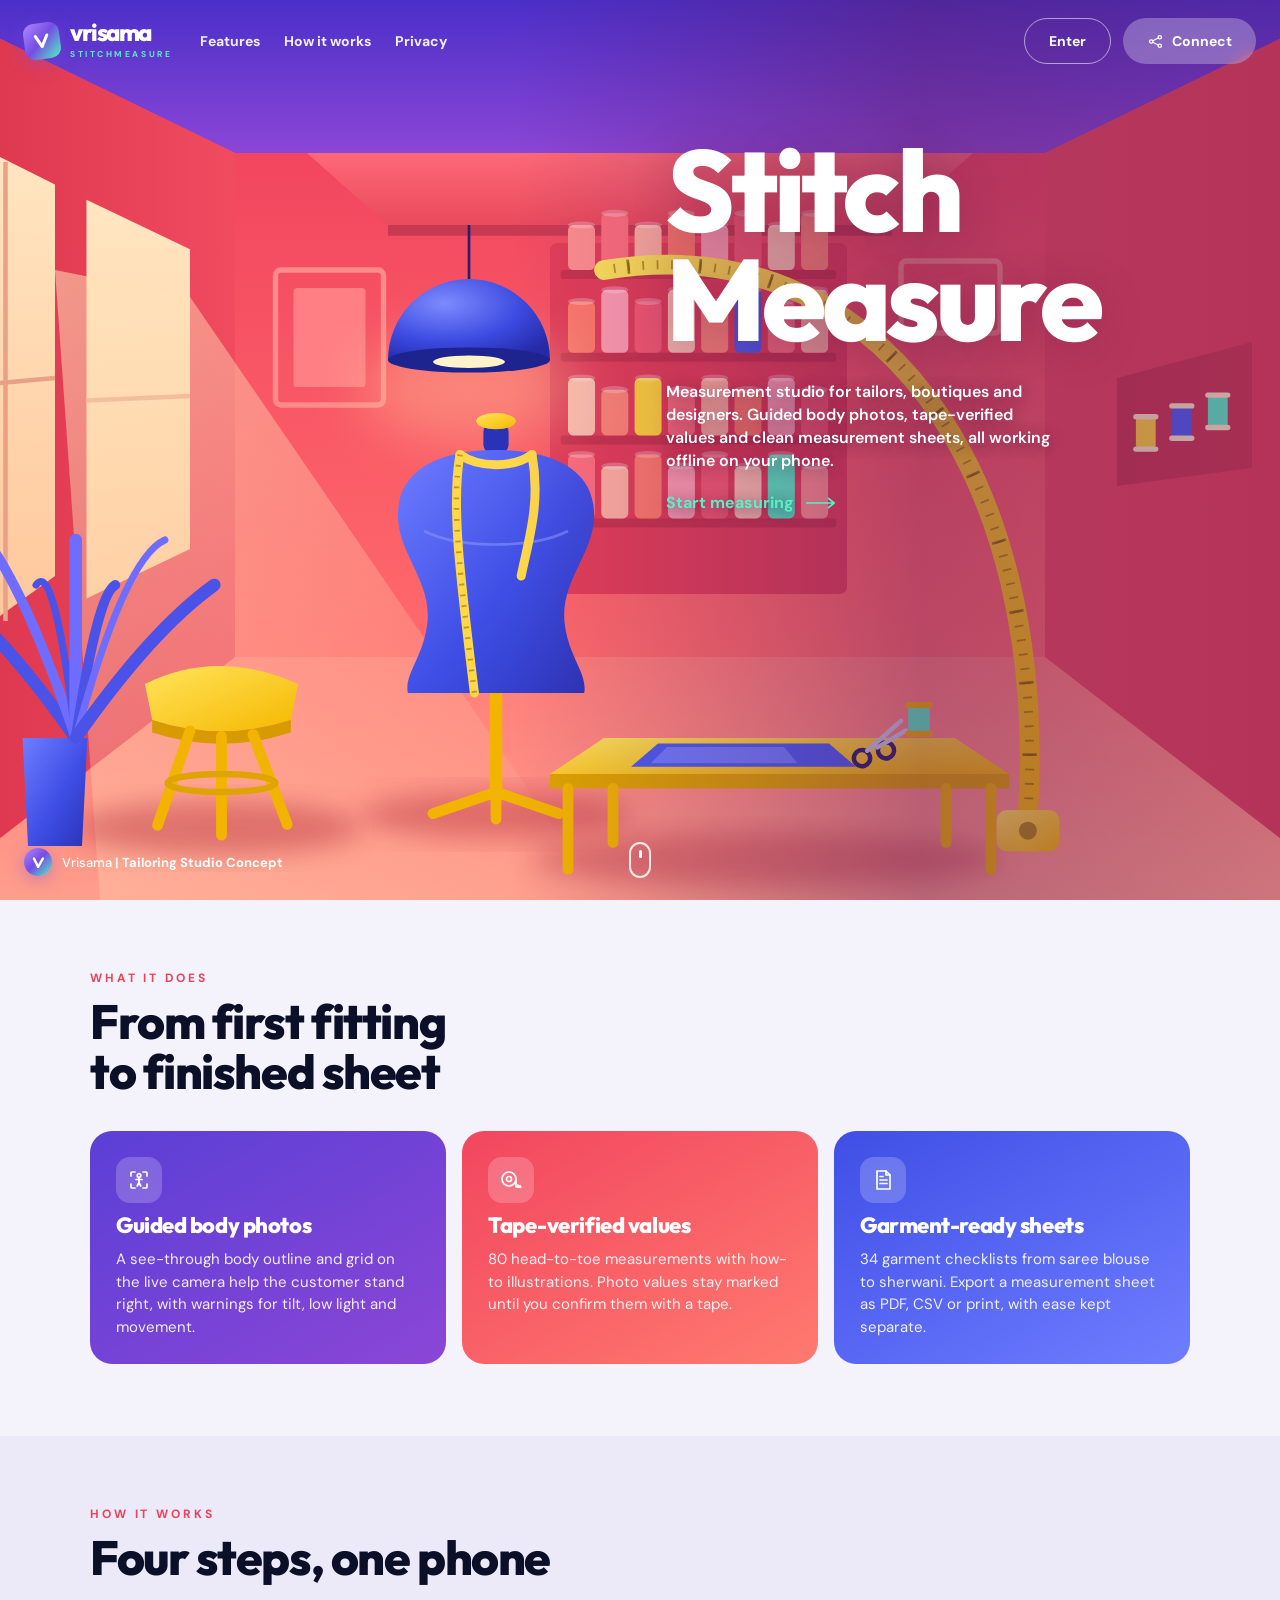
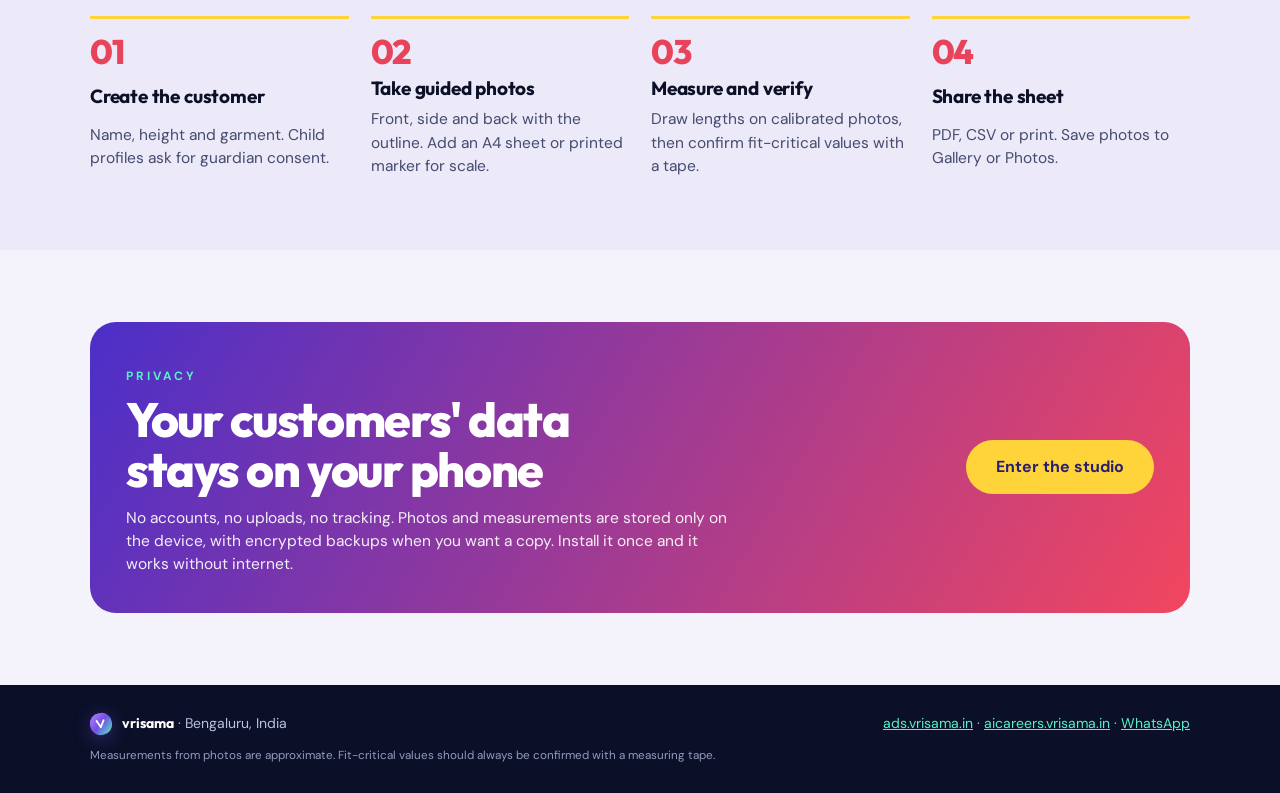
==== commit 5e7f2b43: "Add illustrated landing page (tailoring studio hero, features, how it works, privacy) Co-Authored-By" ====
--- a/index.html
+++ b/index.html
@@ -84,6 +84,7 @@
 <script src="src/reports/views.js"></script>
 <script src="src/settings/views.js"></script>
 <script src="src/components/wizard.js"></script>
+<script src="src/components/landing.js"></script>
 <script src="src/components/boot.js"></script>
 </body>
 </html>
--- a/src/styles/app.css
+++ b/src/styles/app.css
@@ -392,3 +392,88 @@
 }
 
 body:has(.editor) .toast,body:has(.cam) .toast{bottom:auto;top:calc(70px + env(safe-area-inset-top,0px))}
+
+/* ---------- public landing page (#welcome) ----------
+ * Full-bleed illustrated hero: purple ceiling into coral room, giant white
+ * Outfit headline, mint text link, pill buttons, scroll mouse. */
+body.landing .sidebar,body.landing .topbar,body.landing .bottomnav{display:none!important}
+body.landing .app{display:block}
+body.landing main.content{max-width:none;padding:0}
+.ld-hero{position:relative;min-height:100svh;min-height:100vh;overflow:hidden;background:#f2465f;color:#fff;isolation:isolate}
+@supports (min-height:100svh){.ld-hero{min-height:100svh}}
+.ld-scene{position:absolute;inset:0;width:100%;height:100%;z-index:-2;max-width:none}
+.ld-scrim{position:absolute;inset:0;z-index:-1;background:linear-gradient(90deg,transparent 40%,rgba(90,25,90,.42) 72%,rgba(90,25,90,.3) 100%);pointer-events:none}
+.ld-nav{display:flex;align-items:center;gap:28px;padding:calc(18px + env(safe-area-inset-top,0px)) max(24px,env(safe-area-inset-right,0px)) 0 max(24px,env(safe-area-inset-left,0px))}
+.ld-logo{display:flex;align-items:center;gap:10px;color:#fff;text-decoration:none}
+.ld-logo .brand-mark{width:36px;height:36px}
+.ld-logo-text{display:flex;flex-direction:column;font:800 24px/.85 "Outfit",sans-serif;letter-spacing:-.06em}
+.ld-logo-text small{font:800 8.5px/1.3 var(--body);letter-spacing:.3em;color:#58F0C5;margin-top:6px}
+.ld-links{display:flex;gap:24px}
+.ld-links a{color:#fff;text-decoration:none;font:700 14px/1 var(--body);opacity:.92}
+.ld-links a:hover{opacity:1;text-decoration:underline;text-underline-offset:6px}
+.ld-actions{margin-left:auto;display:flex;gap:12px;align-items:center}
+.ld-pill{display:inline-flex;align-items:center;gap:8px;min-height:46px;padding:0 24px;border-radius:999px;font:700 14px/1 var(--body);text-decoration:none;color:#fff;white-space:nowrap}
+.ld-pill .ic{width:17px;height:17px}
+.ld-pill.ghost{border:1.5px solid rgba(255,255,255,.55)}
+.ld-pill.ghost:hover{background:rgba(255,255,255,.12)}
+.ld-pill.solid{background:rgba(255,255,255,.28);backdrop-filter:blur(8px);-webkit-backdrop-filter:blur(8px)}
+.ld-pill.solid:hover{background:rgba(255,255,255,.38)}
+.ld-copy{position:absolute;left:52%;top:15%;right:max(24px,env(safe-area-inset-right,0px));max-width:620px}
+.ld-copy h1{font:800 clamp(64px,9vw,136px)/.95 "Outfit",sans-serif;letter-spacing:-.035em;color:#fff;text-shadow:0 6px 40px rgba(90,20,60,.25);text-wrap:balance}
+.ld-copy p{margin-top:26px;max-width:36ch;font:600 clamp(15px,1.25vw,18px)/1.45 var(--body);color:#fff;text-shadow:0 2px 14px rgba(70,15,60,.55)}
+.ld-cta{display:inline-flex;align-items:center;gap:12px;margin-top:22px;color:#58F0C5;text-shadow:0 2px 12px rgba(40,10,80,.5);font:700 16px/1 var(--body);text-decoration:none}
+.ld-cta svg{width:30px;height:12px;transition:transform .2s}
+.ld-cta:hover svg{transform:translateX(5px)}
+.ld-credit{position:absolute;left:max(24px,env(safe-area-inset-left,0px));bottom:calc(24px + env(safe-area-inset-bottom,0px));display:flex;align-items:center;gap:10px;font:500 13px/1 var(--body);color:#fff}
+.ld-credit b{font-weight:700}
+.ld-avatar .brand-mark{width:28px;height:28px;border-radius:50%;transform:none}
+.ld-mouse{position:absolute;left:50%;bottom:calc(22px + env(safe-area-inset-bottom,0px));transform:translateX(-50%);width:22px;height:36px;border:2px solid rgba(255,255,255,.85);border-radius:12px;display:flex;justify-content:center}
+.ld-mouse span{width:3px;height:8px;border-radius:2px;background:#fff;margin-top:6px;animation:ldwheel 1.8s ease-in-out infinite}
+@keyframes ldwheel{0%{transform:translateY(0);opacity:1}70%{transform:translateY(10px);opacity:0}100%{opacity:0}}
+@media (max-width:900px){
+  .ld-links{display:none}
+  .ld-hero{background:linear-gradient(180deg,#5a35d4 0%,#4b2fc9 46%)}
+  .ld-scene{top:auto;bottom:0;height:54%}
+  .ld-copy{left:max(24px,env(safe-area-inset-left,0px));right:max(24px,env(safe-area-inset-right,0px));top:92px}
+  .ld-scrim{background:linear-gradient(180deg,transparent 40%,rgba(139,70,214,.0) 46%,transparent 100%)}
+  .ld-credit b{display:none}
+}
+@media (max-width:520px){
+  .ld-nav{gap:12px}
+  .ld-pill{padding:0 16px;min-height:42px}
+  .ld-pill.solid .ic{display:none}
+  .ld-logo-text{font-size:21px}
+  .ld-copy h1{font-size:clamp(56px,17vw,80px)}
+}
+.ld-section{padding-block:72px;padding-left:max(24px,env(safe-area-inset-left,0px));padding-right:max(24px,env(safe-area-inset-right,0px));background:var(--bg)}
+.ld-section.alt{background:var(--surface-2)}
+.ld-wrap{max-width:1100px;margin:0 auto}
+.ld-eyebrow{font:700 12px/1 var(--body);letter-spacing:.24em;text-transform:uppercase;color:#E8435A;margin-bottom:12px}
+.ld-section h2{font:800 clamp(30px,4vw,48px)/1.05 "Outfit",sans-serif;letter-spacing:-.03em;max-width:20ch}
+.ld-cards{display:grid;grid-template-columns:repeat(auto-fit,minmax(250px,1fr));gap:16px;margin-top:34px}
+.ld-card{border-radius:22px;padding:26px;color:#fff;display:grid;gap:10px;align-content:start;min-height:230px}
+.ld-card.c1{background:linear-gradient(150deg,#5b3fd6,#8b46d6)}
+.ld-card.c2{background:linear-gradient(150deg,#f2465f,#ff7a6f)}
+.ld-card.c3{background:linear-gradient(150deg,#3f4fe6,#6f7dff)}
+.ld-card h3{font:800 22px/1.15 "Outfit",sans-serif;color:#fff;text-transform:none;letter-spacing:-.02em}
+.ld-card p{color:rgba(255,255,255,.9);font-size:15px}
+.ld-ic{width:46px;height:46px;border-radius:14px;background:rgba(255,255,255,.2);display:grid;place-items:center}
+.ld-ic .ic{width:24px;height:24px}
+.ld-steps{list-style:none;padding:0;margin:34px 0 0;display:grid;grid-template-columns:repeat(auto-fit,minmax(220px,1fr));gap:22px}
+.ld-steps li{display:grid;gap:8px;border-top:3px solid #FFD43B;padding-top:16px}
+.ld-steps b{font:800 34px/1 "Outfit",sans-serif;color:#E8435A;letter-spacing:-.03em}
+.ld-steps h3{font:700 19px/1.2 "Outfit",sans-serif;color:var(--ink);text-transform:none;letter-spacing:-.01em}
+.ld-steps p{color:var(--ink-2)}
+.ld-privacy{display:flex;gap:28px;align-items:center;justify-content:space-between;flex-wrap:wrap;background:linear-gradient(120deg,#4b2fc9,#f2465f);border-radius:26px;padding:36px;color:#fff}
+.ld-privacy .ld-eyebrow{color:#58F0C5}
+.ld-privacy h2{color:#fff}
+.ld-privacy p{max-width:56ch;margin-top:12px;color:rgba(255,255,255,.92)}
+.ld-pill.big{background:#FFD43B;color:#2a1f6e;min-height:54px;padding:0 30px;font-size:16px}
+.ld-pill.big:hover{filter:brightness(1.05)}
+.ld-footer{background:#0B1028;color:#B9C0E1;padding-block:28px calc(28px + env(safe-area-inset-bottom,0px));padding-left:max(24px,env(safe-area-inset-left,0px));padding-right:max(24px,env(safe-area-inset-right,0px));font-size:14px}
+.ld-footer .ld-wrap{display:flex;flex-wrap:wrap;gap:12px 24px;align-items:center;justify-content:space-between}
+.ld-footer .brand-mark{width:22px;height:22px;display:inline-grid;vertical-align:middle;margin-right:6px}
+.ld-footer b{color:#fff;font-family:"Outfit",sans-serif}
+.ld-footer a{color:#58F0C5}
+.ld-footer small{flex-basis:100%;color:#929ABF}
+@media (prefers-reduced-motion:reduce){.ld-mouse span{animation:none}}
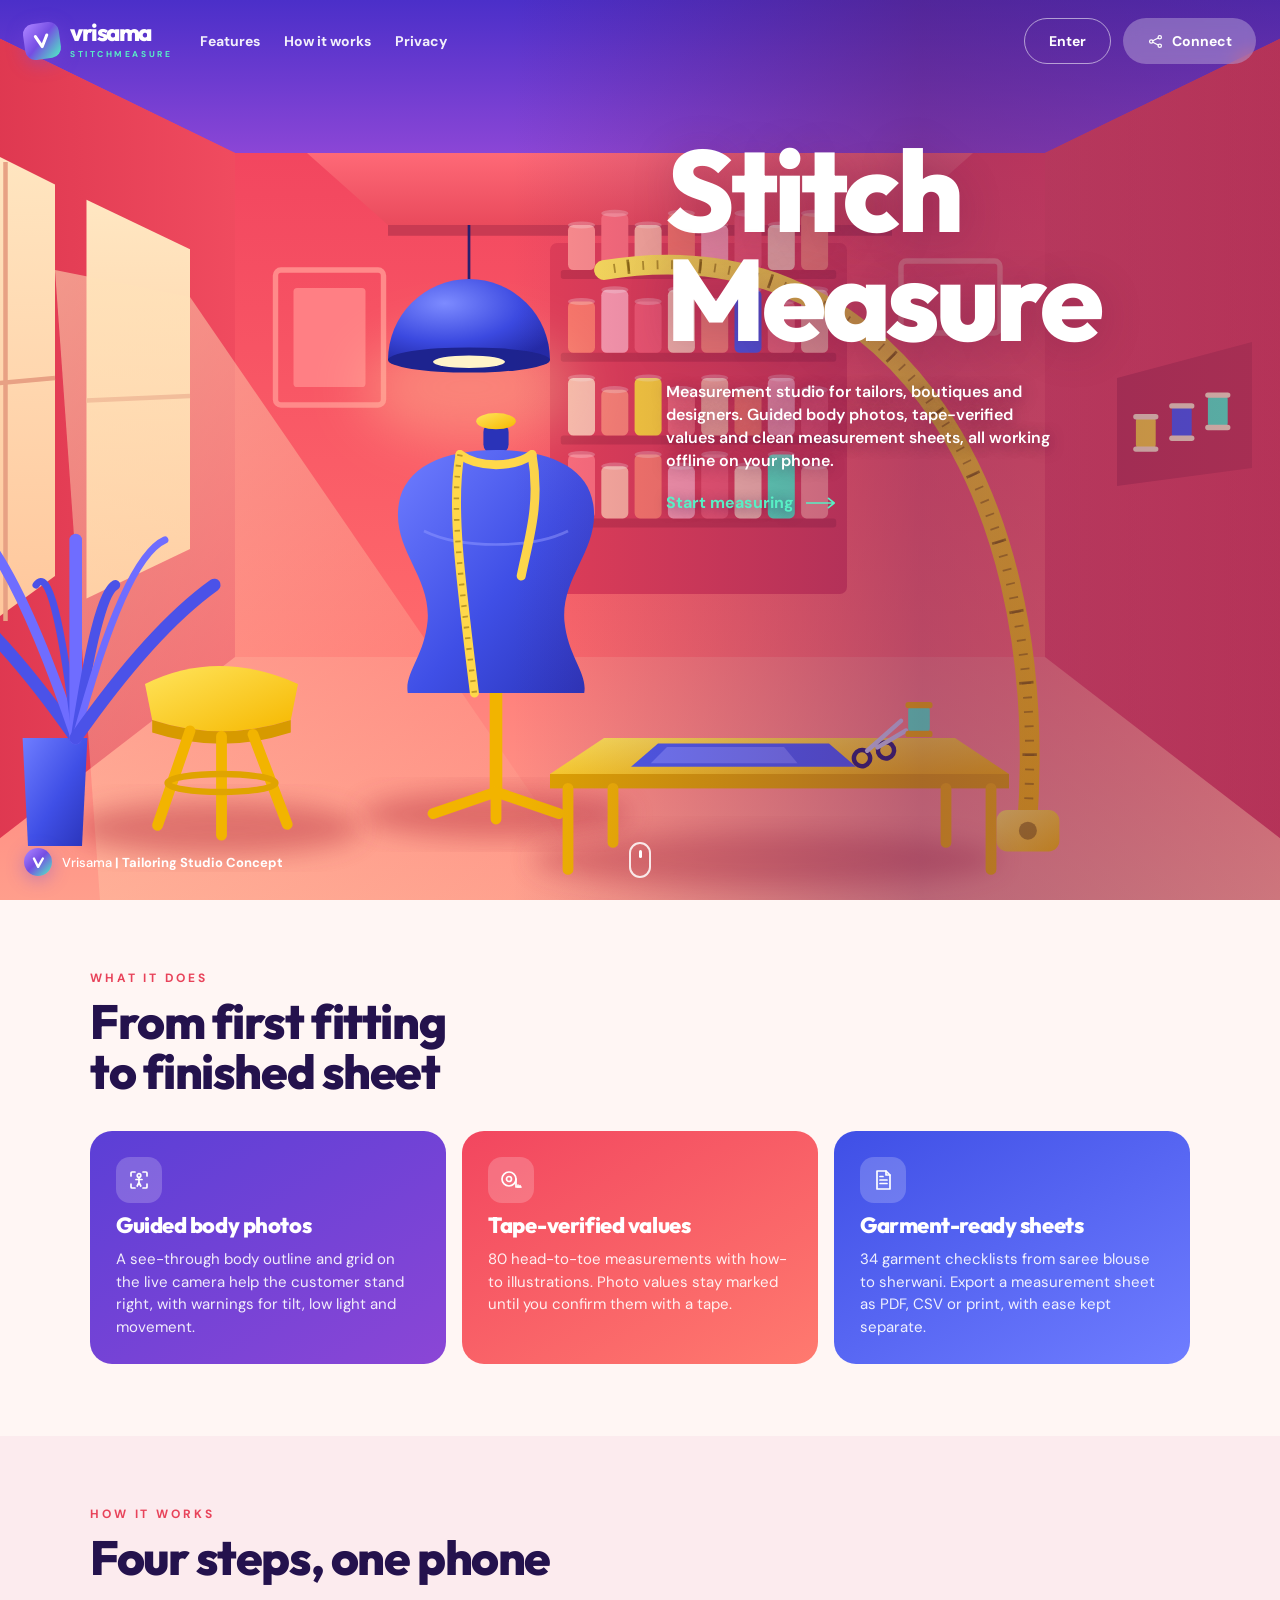
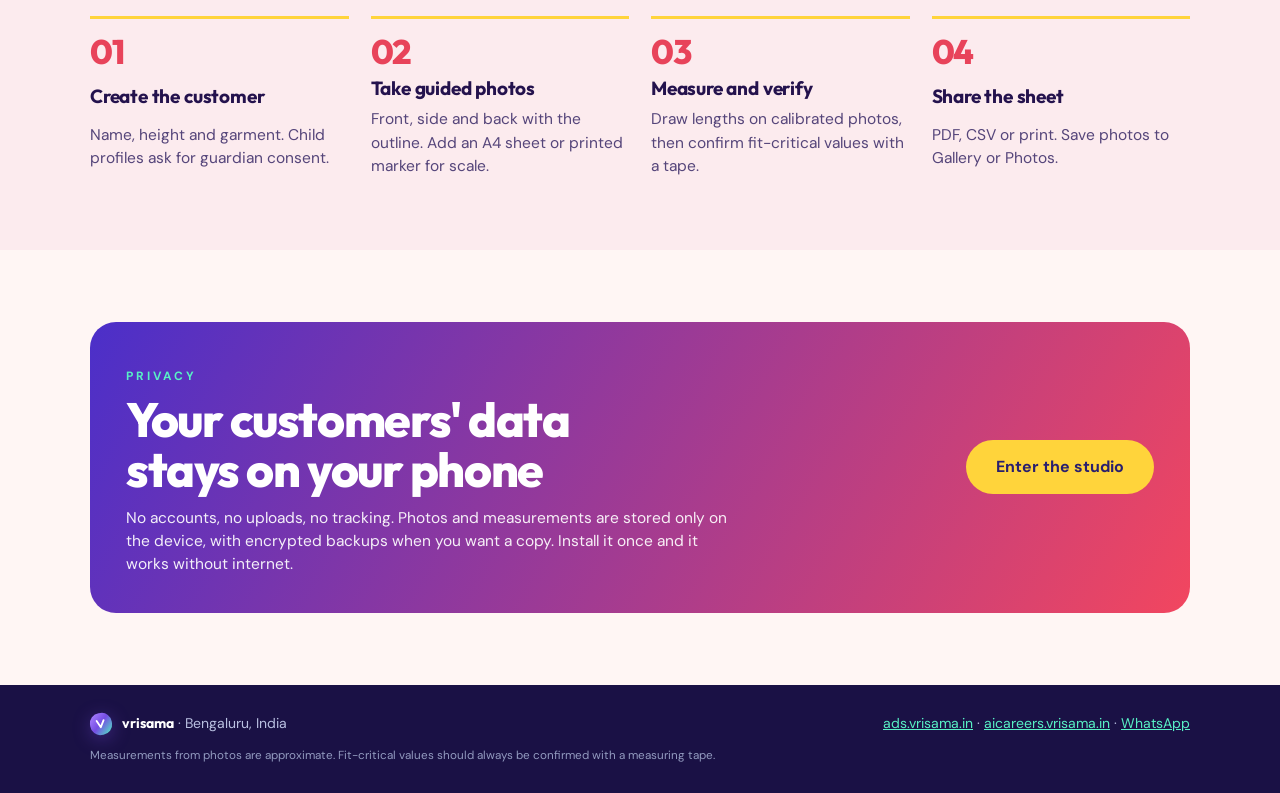
==== commit 9855ac77: "Apply studio look across the app: purple-coral shell, colourful tiles, illustrated dashboard banner " ====
--- a/index.html
+++ b/index.html
@@ -5,7 +5,7 @@
 <meta name="viewport" content="width=device-width,initial-scale=1,viewport-fit=cover">
 <title>StitchMeasure by Vrisama</title>
 <meta name="description" content="StitchMeasure by Vrisama: offline body measurement studio for tailors and fashion designers.">
-<meta name="theme-color" content="#0B1028">
+<meta name="theme-color" content="#3B22B8">
 <meta name="color-scheme" content="light dark">
 <meta name="apple-mobile-web-app-capable" content="yes">
 <meta name="mobile-web-app-capable" content="yes">
--- a/src/styles/app.css
+++ b/src/styles/app.css
@@ -9,30 +9,32 @@
 @font-face{font-family:"DM Sans";font-weight:600;font-style:normal;font-display:swap;src:url("../../public/fonts/dm-sans-latin-600-normal.woff2") format("woff2")}
 @font-face{font-family:"DM Sans";font-weight:700;font-style:normal;font-display:swap;src:url("../../public/fonts/dm-sans-latin-700-normal.woff2") format("woff2")}
 
+/* Studio palette (from the landing page): purple ceiling, coral walls, cobalt blue, sun yellow, mint. */
 :root{
-  --bg:#F4F3FB; --surface:#FFFFFF; --surface-2:#ECEAF8; --ink:#0B1028; --ink-2:#454B70; --ink-3:#757B9E; --line:#E1DEF2;
-  --navy:#0B1028; --navy-2:#171C41; --ivory:#F8F8FF;
-  --teal:#6A45DA; --teal-ink:#FFFFFF; --teal-soft:#ECE6FF; --gold:#B25E22; --gold-bright:#FFBC86; --gold-soft:#FDEBDC;
-  --mint:#58F0C5; --violet:#9874FF;
-  --ok:#14805F; --ok-soft:#D9F5EC; --warn:#9A5A12; --warn-soft:#FCEBD6; --danger:#C0384A; --danger-soft:#FBE2E6; --info-soft:#E8E6FA;
+  --bg:#FFF6F4; --surface:#FFFFFF; --surface-2:#FCEBEE; --ink:#24124D; --ink-2:#55457A; --ink-3:#8A7DA6; --line:#F3DCE2;
+  --navy:#3B22B8; --navy-2:#8B46D6; --ivory:#FFFFFF;
+  --teal:#5B35D5; --teal-ink:#FFFFFF; --teal-soft:#EEE8FF; --gold:#E8435A; --gold-bright:#FFD43B; --gold-soft:#FFE6EA;
+  --mint:#58F0C5; --violet:#8B46D6; --coral:#F2465F; --cobalt:#3F4FE6; --sun:#FFD43B;
+  --ok:#0F8A66; --ok-soft:#DAF6EC; --warn:#B4560F; --warn-soft:#FFEBD6; --danger:#D22F4E; --danger-soft:#FFE1E7; --info-soft:#ECE8FF;
   --display:"Outfit","DM Sans",system-ui,-apple-system,"Segoe UI",sans-serif;
   --body:"DM Sans",system-ui,-apple-system,"Segoe UI",Roboto,sans-serif;
   --brand-grad:linear-gradient(135deg,#AA82FF 5%,#754DE3 48%,#4EF3C2 99%);
-  --r:16px; --r-sm:11px; --shadow:0 1px 2px rgba(11,16,40,.06),0 8px 24px rgba(52,34,128,.08);
-  --sel-bg:#0B1028; --sel-ink:#F8F8FF; --nav-h:68px; --top-h:58px;
-  --fig-fill:#DAD4F7; --fig-line:#8F86C4;
+  --shell-grad:linear-gradient(180deg,#3B22B8 0%,#6A3BD2 55%,#8B46D6 100%);
+  --r:18px; --r-sm:12px; --shadow:0 1px 2px rgba(36,18,77,.05),0 10px 28px rgba(242,70,95,.08);
+  --sel-bg:#5B35D5; --sel-ink:#FFFFFF; --nav-h:68px; --top-h:58px;
+  --fig-fill:#FFC9D1; --fig-line:#E0687C;
   color-scheme:light;
 }
 @media (prefers-color-scheme:dark){:root:not([data-theme="light"]){
-  --bg:#0B1028; --surface:#111635; --surface-2:#171C41; --ink:#F8F8FF; --ink-2:#B9C0E1; --ink-3:#929ABF; --line:rgba(210,215,255,.13);
-  --teal:#58F0C5; --teal-ink:#073A37; --teal-soft:rgba(88,240,197,.12); --gold:#FFBC86; --gold-soft:rgba(255,188,134,.13);
-  --ok:#58F0C5; --ok-soft:rgba(88,240,197,.12); --warn:#FFBC86; --warn-soft:rgba(255,188,134,.13); --danger:#FF8A9A; --danger-soft:rgba(255,138,154,.13); --info-soft:rgba(152,116,255,.16);
-  --shadow:0 1px 2px rgba(0,0,0,.3),0 10px 30px rgba(0,0,0,.3); --fig-fill:#262C5E; --fig-line:#7067B8; --sel-bg:#F8F8FF; --sel-ink:#0B1028; color-scheme:dark}}
+  --bg:#160F38; --surface:#21174D; --surface-2:#2B1F63; --ink:#FFFFFF; --ink-2:#CFC6EE; --ink-3:#9D92C7; --line:rgba(230,215,255,.14);
+  --teal:#58F0C5; --teal-ink:#073A37; --teal-soft:rgba(88,240,197,.13); --gold:#FF7A8C; --gold-soft:rgba(255,122,140,.15);
+  --ok:#58F0C5; --ok-soft:rgba(88,240,197,.13); --warn:#FFC266; --warn-soft:rgba(255,194,102,.14); --danger:#FF8A9E; --danger-soft:rgba(255,138,158,.15); --info-soft:rgba(139,70,214,.22);
+  --shadow:0 1px 2px rgba(0,0,0,.3),0 10px 30px rgba(0,0,0,.35); --fig-fill:#4A2E8F; --fig-line:#FF7A8C; --sel-bg:#58F0C5; --sel-ink:#073A37; color-scheme:dark}}
 :root[data-theme="dark"]{
-  --bg:#0B1028; --surface:#111635; --surface-2:#171C41; --ink:#F8F8FF; --ink-2:#B9C0E1; --ink-3:#929ABF; --line:rgba(210,215,255,.13);
-  --teal:#58F0C5; --teal-ink:#073A37; --teal-soft:rgba(88,240,197,.12); --gold:#FFBC86; --gold-soft:rgba(255,188,134,.13);
-  --ok:#58F0C5; --ok-soft:rgba(88,240,197,.12); --warn:#FFBC86; --warn-soft:rgba(255,188,134,.13); --danger:#FF8A9A; --danger-soft:rgba(255,138,154,.13); --info-soft:rgba(152,116,255,.16);
-  --shadow:0 1px 2px rgba(0,0,0,.3),0 10px 30px rgba(0,0,0,.3); --fig-fill:#262C5E; --fig-line:#7067B8; --sel-bg:#F8F8FF; --sel-ink:#0B1028; color-scheme:dark}
+  --bg:#160F38; --surface:#21174D; --surface-2:#2B1F63; --ink:#FFFFFF; --ink-2:#CFC6EE; --ink-3:#9D92C7; --line:rgba(230,215,255,.14);
+  --teal:#58F0C5; --teal-ink:#073A37; --teal-soft:rgba(88,240,197,.13); --gold:#FF7A8C; --gold-soft:rgba(255,122,140,.15);
+  --ok:#58F0C5; --ok-soft:rgba(88,240,197,.13); --warn:#FFC266; --warn-soft:rgba(255,194,102,.14); --danger:#FF8A9E; --danger-soft:rgba(255,138,158,.15); --info-soft:rgba(139,70,214,.22);
+  --shadow:0 1px 2px rgba(0,0,0,.3),0 10px 30px rgba(0,0,0,.35); --fig-fill:#4A2E8F; --fig-line:#FF7A8C; --sel-bg:#58F0C5; --sel-ink:#073A37; color-scheme:dark}
 
 *,*::before,*::after{box-sizing:border-box}
 html,body{height:100%}
@@ -57,7 +59,7 @@
 /* ---------- shell ---------- */
 .app{min-height:100%;display:grid;grid-template-columns:1fr}
 .sidebar{display:none}
-.topbar{position:sticky;top:0;z-index:30;height:calc(var(--top-h) + env(safe-area-inset-top,0px));padding-top:env(safe-area-inset-top,0px);padding-left:max(16px,env(safe-area-inset-left,0px));padding-right:max(16px,env(safe-area-inset-right,0px));display:flex;align-items:center;gap:10px;background:var(--navy);color:var(--ivory)}
+.topbar{position:sticky;top:0;z-index:30;height:calc(var(--top-h) + env(safe-area-inset-top,0px));padding-top:env(safe-area-inset-top,0px);padding-left:max(16px,env(safe-area-inset-left,0px));padding-right:max(16px,env(safe-area-inset-right,0px));display:flex;align-items:center;gap:10px;background:linear-gradient(90deg,#3B22B8,#8B46D6);color:#fff}
 .topbar .title{font:700 19px/1 var(--display);letter-spacing:-.02em;flex:1;min-width:0;white-space:nowrap;overflow:hidden;text-overflow:ellipsis}
 .topbar .icon-btn{color:var(--ivory)}
 .brand-mark{width:32px;height:32px;flex:none;display:grid;place-items:center;border-radius:10px;background:var(--brand-grad);transform:rotate(-8deg);box-shadow:0 4px 18px rgba(118,76,221,.4)}
@@ -73,18 +75,18 @@
 .bottomnav{position:fixed;left:0;right:0;bottom:0;z-index:40;background:var(--surface);border-top:1px solid var(--line);display:grid;grid-template-columns:repeat(5,1fr);padding:6px max(6px,env(safe-area-inset-left,0px)) calc(6px + env(safe-area-inset-bottom,0px)) max(6px,env(safe-area-inset-right,0px))}
 .bottomnav a{display:flex;flex-direction:column;align-items:center;gap:3px;padding:6px 2px;color:var(--ink-3);text-decoration:none;font:600 11px/1.1 var(--body);border-radius:12px;min-height:52px;justify-content:center}
 .bottomnav a.on{color:var(--teal)}
-.bottomnav a.scan .ic{width:28px;height:28px;padding:10px;box-sizing:content-box;background:var(--brand-grad);color:#fff;border-radius:50%;margin-top:-26px;box-shadow:0 4px 14px rgba(11,16,40,.3);border:3px solid var(--surface)}
+.bottomnav a.scan .ic{width:28px;height:28px;padding:10px;box-sizing:content-box;background:linear-gradient(135deg,#F2465F,#8B46D6);color:#fff;border-radius:50%;margin-top:-26px;box-shadow:0 4px 14px rgba(11,16,40,.3);border:3px solid var(--surface)}
 @media (min-width:900px){
   .app{grid-template-columns:256px 1fr}
-  .sidebar{display:flex;flex-direction:column;gap:4px;position:sticky;top:0;height:100vh;background:var(--navy);color:var(--ivory);padding:22px 14px;overflow:auto}
+  .sidebar{display:flex;flex-direction:column;gap:4px;position:sticky;top:0;height:100vh;background:var(--shell-grad);color:var(--ivory);padding:22px 14px;overflow:auto}
   .sidebar .brand{display:flex;align-items:center;gap:10px;padding:4px 10px 18px}
   
   .sidebar .brand{gap:12px;display:flex;align-items:center;text-decoration:none}
   .sidebar a:not(.brand){display:flex;align-items:center;gap:12px;padding:11px 12px;border-radius:10px;color:#C9CCE8;text-decoration:none;font-weight:500}
-  .sidebar a:hover{background:rgba(255,255,255,.06);color:#fff}
-  .sidebar a.on{background:rgba(152,116,255,.2);color:#fff}
-  .sidebar a.on .ic{color:#58F0C5}
-  .sidebar .side-foot{margin-top:auto;padding:12px;font-size:12px;color:#929ABF}
+  .sidebar a:hover{background:rgba(255,255,255,.1);color:#fff}
+  .sidebar a.on{background:rgba(255,255,255,.18);color:#fff;box-shadow:inset 3px 0 0 #FFD43B}
+  .sidebar a.on .ic{color:#FFD43B}
+  .sidebar .side-foot{margin-top:auto;padding:12px;font-size:12px;color:#E6DDFF}
   .bottomnav{display:none}
   .topbar{display:none}
   main.content{padding-block:28px 48px;padding-left:max(28px,env(safe-area-inset-left,0px));padding-right:max(28px,env(safe-area-inset-right,0px))}
@@ -92,7 +94,7 @@
 
 /* ---------- page furniture ---------- */
 .page-head{display:flex;align-items:flex-end;justify-content:space-between;gap:12px;flex-wrap:wrap;margin-bottom:18px}
-.page-head .eyebrow{font:700 11px/1 var(--body);letter-spacing:.24em;text-transform:uppercase;color:var(--teal);margin-bottom:6px}
+.page-head .eyebrow{font:700 11px/1 var(--body);letter-spacing:.24em;text-transform:uppercase;color:var(--gold);margin-bottom:6px}
 .page-head p{color:var(--ink-2);margin-top:6px;max-width:62ch}
 .stack{display:grid;gap:14px}
 .stack-sm{display:grid;gap:8px}
@@ -105,10 +107,12 @@
 .card h2+p,.card h2+.lead{margin-top:4px}
 .card-head{display:flex;justify-content:space-between;align-items:center;gap:10px;margin-bottom:12px;flex-wrap:wrap}
 .divider{height:1px;background:var(--line);margin:4px 0}
-.hero{background:radial-gradient(120% 140% at 100% 0%,rgba(152,116,255,.45) 0%,transparent 55%),radial-gradient(90% 120% at 0% 100%,rgba(88,240,197,.22) 0%,transparent 55%),linear-gradient(135deg,#0B1028 0%,#171C41 100%);color:var(--ivory);border-radius:18px;padding:22px;display:grid;grid-template-columns:1fr auto;gap:18px;align-items:center;position:relative;overflow:hidden}
-.hero h1{color:#fff;font-size:34px;letter-spacing:-.025em}
-.hero p{color:#B9C0E1;margin-top:6px;max-width:44ch}
+.hero{background:#F2465F;min-height:300px;isolation:isolate;color:var(--ivory);border-radius:18px;padding:22px;display:grid;grid-template-columns:1fr auto;gap:18px;align-items:center;position:relative;overflow:hidden}
+.hero h1{color:#fff;font-size:clamp(30px,4vw,44px);letter-spacing:-.03em;line-height:1}
+.hero p{color:#F3EEFF;margin-top:6px;max-width:44ch}
 .hero .eyebrow{color:var(--mint);font:600 11.5px/1 var(--body);letter-spacing:.16em;text-transform:uppercase;margin-bottom:8px}
+.hero .ld-scene{position:absolute;inset:0;width:100%;height:100%;z-index:-2;max-width:none}
+.hero::before{content:"";position:absolute;inset:0;z-index:-1;background:linear-gradient(90deg,rgba(59,34,184,.92) 0%,rgba(91,53,213,.78) 38%,rgba(139,70,214,.2) 70%,transparent 100%)}
 .hero .hero-fig{width:96px;opacity:.95}
 .hero .hero-fig .fig-fill{fill:rgba(152,116,255,.18);stroke:rgba(88,240,197,.85)}
 .hero .btn-row{margin-top:16px}
@@ -122,8 +126,9 @@
 .btn.primary:hover{filter:brightness(1.05)}
 .btn.navy{background:var(--sel-bg);border-color:var(--sel-bg);color:var(--sel-ink)}
 .btn.gold{background:transparent;border-color:var(--gold);color:var(--gold)}
+.btn.coral{background:var(--coral);border-color:var(--coral);color:#fff}
 .hero .btn.gold{color:#F8F8FF;border-color:rgba(248,248,255,.35)}
-.hero .btn.primary{background:#58F0C5;border-color:#58F0C5;color:#073A37}
+.hero .btn.primary{background:#FFD43B;border-color:#FFD43B;color:#24124D}
 .btn.ghost{background:transparent;border-color:transparent}
 .btn.danger{color:var(--danger);border-color:var(--danger);background:transparent}
 .btn.danger.solid{background:var(--danger);color:#fff}
@@ -174,11 +179,19 @@
 .kpi b{font:800 30px/1 var(--display);letter-spacing:-.03em;font-variant-numeric:lining-nums tabular-nums;letter-spacing:-.01em}
 .kpi span{font-size:12.5px;color:var(--ink-3);font-weight:600}
 .kpi.attn b{color:var(--warn)}
+.kpis .kpi:nth-child(1){background:linear-gradient(150deg,#5B35D5,#8B46D6);border-color:transparent;color:#fff}
+.kpis .kpi:nth-child(2){background:linear-gradient(150deg,#F2465F,#FF7A6F);border-color:transparent;color:#fff}
+.kpis .kpi:nth-child(3){background:linear-gradient(150deg,#3F4FE6,#6F7DFF);border-color:transparent;color:#fff}
+.kpis .kpi:nth-child(4){background:linear-gradient(150deg,#FFD43B,#FFB21E);border-color:transparent;color:#24124D}
+.kpis .kpi:nth-child(-n+3) span{color:rgba(255,255,255,.88)}
+.kpis .kpi:nth-child(4) span,.kpis .kpi.attn:nth-child(4) b{color:#24124D}
 .tiles{display:grid;grid-template-columns:repeat(auto-fit,minmax(150px,1fr));gap:10px}
 .tile{display:flex;flex-direction:column;gap:10px;padding:16px;border-radius:var(--r);background:var(--surface);border:1px solid var(--line);color:var(--ink);text-decoration:none;font-weight:600;min-height:104px;cursor:pointer;text-align:left;font-family:inherit;font-size:14.5px}
-.tile .ic{width:26px;height:26px;color:var(--teal)}
+.tile .ic{width:44px;height:44px;padding:10px;border-radius:14px;color:#fff;background:linear-gradient(135deg,#5B35D5,#8B46D6)}
+.tile:nth-child(3n+2) .ic{background:linear-gradient(135deg,#F2465F,#FF7A6F)}
+.tile:nth-child(3n) .ic{background:linear-gradient(135deg,#3F4FE6,#6F7DFF)}
 .tile small{display:block;font-weight:400;color:var(--ink-3);font-size:12.5px;margin-top:2px}
-.tile:hover{border-color:var(--teal)}
+.tile:hover{border-color:var(--coral);transform:translateY(-1px)}
 
 /* ---------- lists ---------- */
 .list{display:grid;gap:8px}
@@ -187,7 +200,7 @@
 .list-item .main{flex:1;min-width:0}
 .list-item .t{font-weight:600;white-space:nowrap;overflow:hidden;text-overflow:ellipsis}
 .list-item .s{font-size:13px;color:var(--ink-3);white-space:nowrap;overflow:hidden;text-overflow:ellipsis}
-.avatar{width:42px;height:42px;border-radius:50%;background:var(--teal-soft);color:var(--teal);display:grid;place-items:center;font:600 16px/1 var(--display);flex:none;overflow:hidden}
+.avatar{width:42px;height:42px;border-radius:50%;background:linear-gradient(135deg,#FFD9DF,#E9E1FF);color:#5B35D5;display:grid;place-items:center;font:600 16px/1 var(--display);flex:none;overflow:hidden}
 .avatar img{width:100%;height:100%;object-fit:cover}
 .empty{text-align:center;padding:30px 16px;color:var(--ink-3);display:grid;gap:10px;justify-items:center}
 .empty .ic{width:40px;height:40px;color:var(--gold)}
@@ -209,7 +222,7 @@
 .reading button{border:0;background:transparent;color:var(--ink-3);cursor:pointer;padding:2px;display:grid}
 .reading .ic{width:15px;height:15px}
 .progress{height:8px;background:var(--surface-2);border-radius:999px;overflow:hidden}
-.progress span{display:block;height:100%;background:var(--teal);border-radius:999px}
+.progress span{display:block;height:100%;background:linear-gradient(90deg,#5B35D5,#F2465F);border-radius:999px}
 .filters{display:flex;gap:8px;overflow-x:auto;padding-bottom:4px;scrollbar-width:none}
 .filters::-webkit-scrollbar{display:none}
 .filters button{flex:none}
@@ -255,7 +268,7 @@
 @keyframes up{from{transform:translateY(30px);opacity:.6}to{transform:none;opacity:1}}
 @keyframes fade{from{opacity:0}to{opacity:1}}
 
-.toast{border:1px solid rgba(152,116,255,.45);position:fixed;left:50%;transform:translateX(-50%);bottom:calc(var(--nav-h) + 18px + env(safe-area-inset-bottom,0px));z-index:120;background:#171C41;color:#F8F8FF;padding:12px 18px;border-radius:14px;font-weight:600;font-size:14px;max-width:min(92vw,520px);box-shadow:0 8px 30px rgba(0,0,0,.3);text-align:center}
+.toast{border:1px solid rgba(255,212,59,.35);position:fixed;left:50%;transform:translateX(-50%);bottom:calc(var(--nav-h) + 18px + env(safe-area-inset-bottom,0px));z-index:120;background:#2B1F63;color:#fff;padding:12px 18px;border-radius:14px;font-weight:600;font-size:14px;max-width:min(92vw,520px);box-shadow:0 8px 30px rgba(0,0,0,.3);text-align:center}
 .toast.err{background:var(--danger);color:#fff}
 @media (min-width:900px){.toast{bottom:28px}}
 
@@ -264,6 +277,7 @@
 .wiz-bar{display:grid;grid-template-columns:repeat(12,1fr);gap:3px}
 .wiz-bar span{height:5px;border-radius:3px;background:var(--line)}
 .wiz-bar span.done{background:var(--teal)}
+.wiz-bar span.on{background:var(--coral)}
 .wiz-bar span.on{background:var(--gold)}
 .wiz-step-name{display:flex;justify-content:space-between;font-size:13px;color:var(--ink-3);font-weight:600}
 .choice-grid{display:grid;grid-template-columns:repeat(auto-fit,minmax(150px,1fr));gap:10px}
@@ -298,7 +312,7 @@
 .cam-views{display:flex;gap:6px;overflow-x:auto;scrollbar-width:none;justify-content:safe center}
 .cam-views::-webkit-scrollbar{display:none}
 .cam-views button{flex:none;border:1px solid rgba(255,255,255,.3);background:rgba(0,0,0,.4);color:#fff;font:600 12.5px/1 var(--body);padding:9px 12px;border-radius:999px;cursor:pointer}
-.cam-views button[aria-pressed="true"]{background:#fff;color:#0B1028}
+.cam-views button[aria-pressed="true"]{background:#fff;color:#1A1145}
 .cam-actions{display:grid;grid-template-columns:1fr auto 1fr;align-items:center}
 .cam-actions .l{display:flex;gap:8px}
 .cam-actions .r{display:flex;gap:8px;justify-content:flex-end}
@@ -308,51 +322,51 @@
 .countdown{position:absolute;inset:0;display:grid;place-items:center;font:600 120px/1 var(--display);color:#fff;text-shadow:0 4px 30px rgba(0,0,0,.6);z-index:7;pointer-events:none}
 .cam-panel{position:absolute;right:max(10px,env(safe-area-inset-right,0px));top:calc(64px + env(safe-area-inset-top,0px));z-index:8;width:min(300px,calc(100vw - 20px));background:rgba(10,18,32,.92);border:1px solid rgba(255,255,255,.12);border-radius:16px;padding:14px;display:grid;gap:12px;max-height:calc(100vh - 220px);overflow:auto;font-size:13.5px}
 .cam-panel label{display:grid;gap:5px;font-weight:600;color:#DADDF5}
-.cam-panel select{background:#171C41;color:#fff;border-color:#323A72;min-height:40px;padding:8px 10px;font-size:14px}
+.cam-panel select{background:#2B1F63;color:#fff;border-color:#463A8C;min-height:40px;padding:8px 10px;font-size:14px}
 .cam-panel .check{color:#fff;display:flex}
 .cam-panel .btn{min-height:38px;font-size:13px;background:transparent;color:#fff;border-color:rgba(255,255,255,.35)}
 .cam-msg{position:absolute;inset:0;display:grid;place-items:center;padding:24px;text-align:center;z-index:4}
 .cam-msg .box{max-width:420px;display:grid;gap:14px;justify-items:center}
-.cam-msg .btn{background:#fff;color:#0B1028;border-color:#fff}
+.cam-msg .btn{background:#fff;color:#1A1145;border-color:#fff}
 .cam-msg .btn.ghost{background:transparent;color:#fff;border-color:rgba(255,255,255,.4)}
 
 /* ---------- photo review & editor ---------- */
-.review-img{background:#080C20;border-radius:var(--r);display:flex;justify-content:center;overflow:hidden}
+.review-img{background:#120B33;border-radius:var(--r);display:flex;justify-content:center;overflow:hidden}
 .review-img img,.review-img canvas{max-height:52vh;width:auto;max-width:100%;display:block}
-.editor{position:fixed;inset:0;z-index:95;background:#080C20;color:#fff;display:flex;flex-direction:column}
-.ed-top{display:flex;align-items:center;gap:4px;padding:calc(6px + env(safe-area-inset-top,0px)) max(8px,env(safe-area-inset-right,0px)) 6px max(8px,env(safe-area-inset-left,0px));background:#0B1028;border-bottom:1px solid #2A3060}
+.editor{position:fixed;inset:0;z-index:95;background:#120B33;color:#fff;display:flex;flex-direction:column}
+.ed-top{display:flex;align-items:center;gap:4px;padding:calc(6px + env(safe-area-inset-top,0px)) max(8px,env(safe-area-inset-right,0px)) 6px max(8px,env(safe-area-inset-left,0px));background:#1A1145;border-bottom:1px solid #3B2D7A}
 .ed-top .title{flex:1;min-width:0;font-weight:600;white-space:nowrap;overflow:hidden;text-overflow:ellipsis}
 .editor .icon-btn{color:#fff}
 .editor .icon-btn[aria-pressed="true"]{background:#58F0C5;color:#073A37}
 .editor .icon-btn:disabled{opacity:.35}
-.ed-stage{flex:1;position:relative;overflow:hidden;touch-action:none;background:repeating-conic-gradient(#0B1028 0 25%,#080C20 0 50%) 0 0/24px 24px}
+.ed-stage{flex:1;position:relative;overflow:hidden;touch-action:none;background:repeating-conic-gradient(#1A1145 0 25%,#120B33 0 50%) 0 0/24px 24px}
 .ed-stage canvas{position:absolute;inset:0;width:100%;height:100%}
-.ed-tools{display:flex;gap:4px;padding:6px max(8px,env(safe-area-inset-left,0px));background:#0B1028;border-top:1px solid #2A3060;overflow-x:auto;scrollbar-width:none}
+.ed-tools{display:flex;gap:4px;padding:6px max(8px,env(safe-area-inset-left,0px));background:#1A1145;border-top:1px solid #3B2D7A;overflow-x:auto;scrollbar-width:none}
 .ed-tools::-webkit-scrollbar{display:none}
 .ed-tools button{flex:none;display:flex;flex-direction:column;align-items:center;gap:3px;min-width:64px;padding:8px 6px;border:0;border-radius:12px;background:transparent;color:#C9CCE8;font:600 11px/1.1 var(--body);cursor:pointer}
 .ed-tools button[aria-pressed="true"]{background:rgba(88,240,197,.18);color:#58F0C5}
-.ed-panel{background:#111635;border-top:1px solid #2A3060;padding:12px max(14px,env(safe-area-inset-left,0px)) calc(12px + env(safe-area-inset-bottom,0px));display:grid;gap:10px;max-height:44vh;overflow:auto;font-size:14px}
+.ed-panel{background:#22174F;border-top:1px solid #3B2D7A;padding:12px max(14px,env(safe-area-inset-left,0px)) calc(12px + env(safe-area-inset-bottom,0px));display:grid;gap:10px;max-height:44vh;overflow:auto;font-size:14px}
 .ed-panel .field{color:#C9CCE8}
-.ed-panel select,.ed-panel input[type=number],.ed-panel input[type=text]{background:#080C20;color:#fff;border-color:#323A72}
+.ed-panel select,.ed-panel input[type=number],.ed-panel input[type=text]{background:#120B33;color:#fff;border-color:#463A8C}
 .ed-panel .btn{background:transparent;color:#fff;border-color:rgba(255,255,255,.3)}
 .ed-panel .btn.primary{background:#58F0C5;border-color:#58F0C5;color:#073A37}
-.ed-panel .notice{background:#171C41;color:#E8EAFB}
+.ed-panel .notice{background:#2B1F63;color:#E8EAFB}
 .ed-panel .notice.warn{background:#3A2A12}
 .ed-panel .notice.danger{background:#3D1C1B}
 .ed-panel .notice.ok{background:#123326}
 .ed-panel .check{color:#fff}
 .ed-hint{font-size:13px;color:#B9C0E1}
 .ed-lines{display:grid;gap:6px}
-.ed-line{display:flex;gap:8px;align-items:center;background:#080C20;border:1px solid #2A3060;border-radius:10px;padding:8px 10px}
+.ed-line{display:flex;gap:8px;align-items:center;background:#120B33;border:1px solid #3B2D7A;border-radius:10px;padding:8px 10px}
 .ed-line .v{font-weight:700;font-variant-numeric:tabular-nums;color:#58F0C5;white-space:nowrap}
 .ed-line .n{flex:1;min-width:0;font-size:13px}
 .ed-line select{min-height:36px;padding:6px 8px;font-size:13px}
 
 /* ---------- report ---------- */
-.report{background:#fff;color:#0B1028;border-radius:var(--r);padding:22px;border:1px solid var(--line);display:grid;gap:14px;font-size:13.5px}
-.rep-head{display:grid;gap:14px;border-bottom:2px solid #0B1028;padding-bottom:14px}
+.report{background:#fff;color:#1A1145;border-radius:var(--r);padding:22px;border:1px solid var(--line);display:grid;gap:14px;font-size:13.5px}
+.rep-head{display:grid;gap:14px;border-bottom:2px solid #1A1145;padding-bottom:14px}
 .rep-brand{font:700 11px/1 var(--body);letter-spacing:.24em;text-transform:uppercase;color:#6A45DA}
-.report h1{font-size:30px;color:#0B1028;letter-spacing:-.02em}
+.report h1{font-size:30px;color:#1A1145;letter-spacing:-.02em}
 .report h3{color:#4A586C;margin-top:6px}
 .rep-meta{display:grid;grid-template-columns:repeat(auto-fit,minmax(150px,1fr));gap:8px 16px;margin:0}
 .rep-meta dt{font-size:11px;text-transform:uppercase;letter-spacing:.08em;color:#7A8698;font-weight:600}
@@ -360,7 +374,7 @@
 .rep-summary{font-weight:600;color:#6A45DA}
 .rep-scroll{overflow-x:auto}
 .rep-table{width:100%;border-collapse:collapse;font-variant-numeric:tabular-nums}
-.rep-table th{text-align:left;font-size:11px;text-transform:uppercase;letter-spacing:.06em;color:#4A586C;border-bottom:1.5px solid #0B1028;padding:7px 6px;white-space:nowrap}
+.rep-table th{text-align:left;font-size:11px;text-transform:uppercase;letter-spacing:.06em;color:#4A586C;border-bottom:1.5px solid #1A1145;padding:7px 6px;white-space:nowrap}
 .rep-table td{border-bottom:1px solid #E3DDD1;padding:7px 6px;vertical-align:top}
 .rep-table .num{text-align:right;white-space:nowrap}
 .rep-table tr.flag td{background:#FDF3E0}
@@ -373,7 +387,7 @@
 .rep-photos figcaption{font-size:12px;color:#4A586C}
 
 /* lock screen */
-.lock{position:fixed;inset:0;z-index:200;background:var(--navy);color:var(--ivory);display:grid;place-items:center;padding:24px}
+.lock{position:fixed;inset:0;z-index:200;background:var(--shell-grad);color:var(--ivory);display:grid;place-items:center;padding:24px}
 .lock form{display:grid;gap:14px;width:min(320px,100%);text-align:center;justify-items:center}
 .lock input{text-align:center;font-size:24px;letter-spacing:.3em}
 
@@ -470,10 +484,11 @@
 .ld-privacy p{max-width:56ch;margin-top:12px;color:rgba(255,255,255,.92)}
 .ld-pill.big{background:#FFD43B;color:#2a1f6e;min-height:54px;padding:0 30px;font-size:16px}
 .ld-pill.big:hover{filter:brightness(1.05)}
-.ld-footer{background:#0B1028;color:#B9C0E1;padding-block:28px calc(28px + env(safe-area-inset-bottom,0px));padding-left:max(24px,env(safe-area-inset-left,0px));padding-right:max(24px,env(safe-area-inset-right,0px));font-size:14px}
+.ld-footer{background:#1A1145;color:#B9C0E1;padding-block:28px calc(28px + env(safe-area-inset-bottom,0px));padding-left:max(24px,env(safe-area-inset-left,0px));padding-right:max(24px,env(safe-area-inset-right,0px));font-size:14px}
 .ld-footer .ld-wrap{display:flex;flex-wrap:wrap;gap:12px 24px;align-items:center;justify-content:space-between}
 .ld-footer .brand-mark{width:22px;height:22px;display:inline-grid;vertical-align:middle;margin-right:6px}
 .ld-footer b{color:#fff;font-family:"Outfit",sans-serif}
 .ld-footer a{color:#58F0C5}
 .ld-footer small{flex-basis:100%;color:#929ABF}
 @media (prefers-reduced-motion:reduce){.ld-mouse span{animation:none}}
+@media (max-width:600px){.hero::before{background:linear-gradient(180deg,rgba(59,34,184,.9) 0%,rgba(91,53,213,.78) 62%,rgba(139,70,214,.4) 100%)}}
